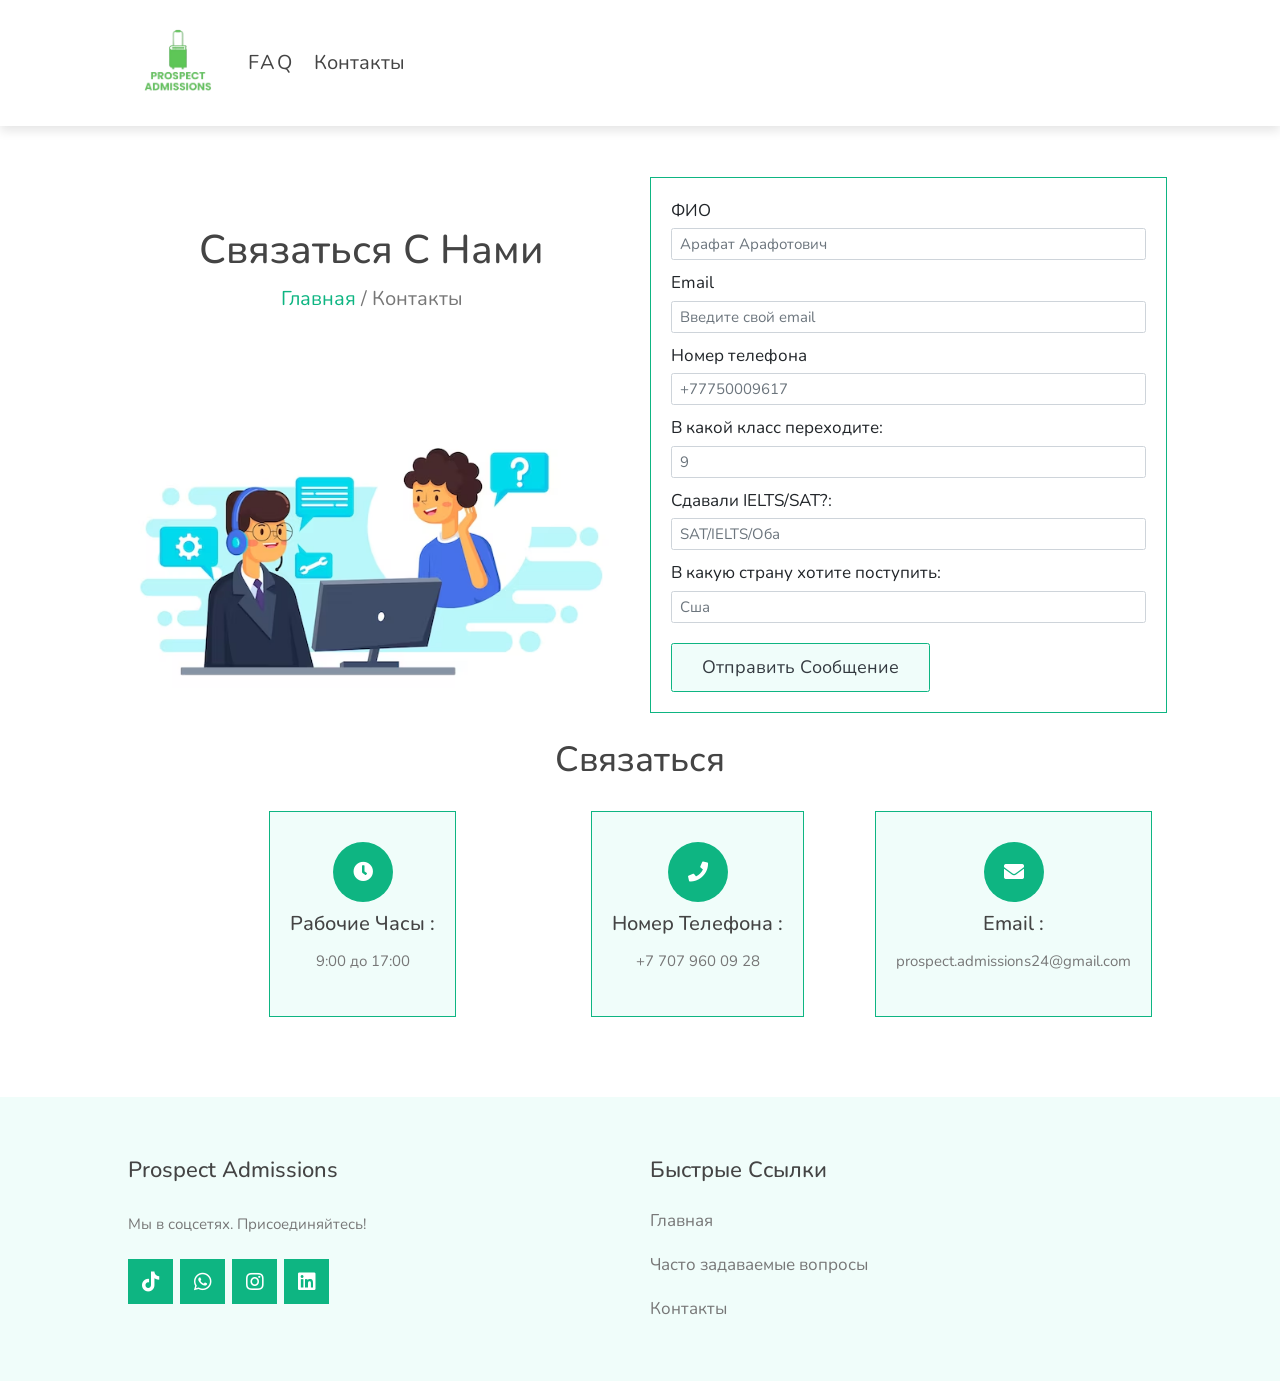
==== contact.html @ 4acf0cf2 "Initial website upload" ====
<!DOCTYPE html>
<html lang="en">

<head>
   <meta charset="UTF-8">
   <meta http-equiv="X-UA-Compatible" content="IE=edge">
   <meta name="viewport" content="width=device-width, initial-scale=1.0">
   <link rel="shortcut icon" href="images/favicon.ico" type="image/x-icon">
   <title>Prospect Admissions</title>
   <!-- HTML Meta Tags -->
   <meta name="description"
      content="Prospect Student offers a contact us page with a contact form for customer support and easy contact details.">
   <meta name="keywords"
      content="prospectstudent, prospect student, contact prospect student, management system,best student management system,student management system erp,student management system software,
   online student management system,student management system website,school student management system,college student management system,
   smart student management system,institute student management system,higher education student management system,university student management system,
   student information system,best student information system,student management system online,customizing student management system,
   Get in touch,Contact information,Reach out,Let's connect,Contact details,Contact form,Email us,Call us,Connect with us,Send us a message,Contact now">

   <link rel="canonical" href="https://prospectstudent.com/contact.html" />

   <!-- Facebook Meta Tags -->
   <meta property="og:url" content="https://prospectstudent.com/">
   <meta property="og:type" content="website">
   <meta property="og:title" content="Prospect Student">
   <meta property="og:description" content="Student Onboarding and Engagement Platform">
   <meta property="og:image" content="/images/prospectstudent-logo.jpg">

   <!-- Twitter Meta Tags -->
   <meta name="twitter:card" content="summary_large_image">
   <meta property="twitter:domain" content="prospectstudent.com">
   <meta property="twitter:url" content="https://prospectstudent.com/">
   <meta name="twitter:title" content="Prospect Student">
   <meta name="twitter:description" content="Student Onboarding and Engagement Platform">
   <meta name="twitter:image" content="/images/prospectstudent-logo.jpg">

   <!-- Meta Tags Generated via https://www.opengraph.xyz -->

   <!-- Bootstrap CSS -->
   <link href="https://cdn.jsdelivr.net/npm/bootstrap@5.0.2/dist/css/bootstrap.min.css" rel="stylesheet"
      integrity="sha384-EVSTQN3/azprG1Anm3QDgpJLIm9Nao0Yz1ztcQTwFspd3yD65VohhpuuCOmLASjC" crossorigin="anonymous">
   <!-- font awesome cdn link  -->
   <link rel="stylesheet" href="https://cdnjs.cloudflare.com/ajax/libs/font-awesome/5.15.4/css/all.min.css">

   <script src="https://code.jquery.com/jquery-3.6.3.min.js"
      integrity="sha256-pvPw+upLPUjgMXY0G+8O0xUf+/Im1MZjXxxgOcBQBXU=" crossorigin="anonymous"></script>
   <script src="js/sendmail.js"></script>
   <!-- custom css file link  -->
   <link rel="stylesheet" href="css/style.css">
</head>

<body>

   <!-- header section starts  -->

    <header class="header">
    <!--a href="index.html" class="logo"> <i class=""></i>Prospect connect portal</a-->
    <a href="index.html" class="navbar-brand"><img src="images/logo.png" class="img-fluid"
        alt="Prospect Student platform with data management software, student profiles, performance tracking, and secure access."
        style="width: 100px;  height: 80px;"></a>
    <nav class="navbar">
      <div id="close-navbar" class="fas fa-times"></div>
      <a href="faq.html" style="letter-spacing: 2px;">FAQ</a>
      <a href="contact.html">Контакты</a>
    </nav>
    <div class="icons">
      <div id="menu-btn" class="fas fa-bars"></div>
    </div>
  </header>
   <!-- header section ends -->

   <section class="contact">
      <div class="row">
         <div class="image">
            <section class="heading-link">
               <h3>Связаться с нами</h3>
               <p> <a href="index.html">Главная</a> / Контакты </p>
            </section>
            <img src="images/contact us.png"
               alt="Let's connect with easy access to contact details for quick communication.">
         </div>
         <form id="email_form" name="email_form" class="email_form form-horizontal" method="post">
            <div class="errormessage">
               <ul id="response_message" class="close"></ul>
            </div>
            <div class="form-group">
               <label for="name">ФИО</label>
               <input type="text" class="form-control" id="name" name="fullname" placeholder="Арафат Арафотович" required>
            </div>
            <div class="form-group">
               <label for="email">Email</label>
               <input type="email" class="form-control" name="email" id="email" placeholder="Введите свой email" required>
            </div>
            <div class="form-group">
               <label for="phone">Номер телефона</label>
               <input type="tel" name="phone" class="form-control" id="phone" placeholder="+77750009617" required>
            </div>
            <div class="form-group">
               <label for="subject">В какой класс переходите:</label>
               <input type="text" name="class" class="form-control" id="subject" placeholder="9" required>
            </div>
            <div class="form-group">
               <label for="subject">Сдавали IELTS/SAT?: </label>
               <input type="text" name="tests" class="form-control" id="subject" placeholder="SAT/IELTS/Оба" required>
            </div>
            <div class="form-group">
               <label for="subject">В какую страну хотите поступить: </label>
               <input type="text" name="country" class="form-control" id="subject" placeholder="Сша" required>
            </div>
            <button type="submit" class="btn btn-success d-flex text-dark sendemail">Отправить сообщение</button>
         </form>
      </div>
      <br>
      <h1 class="heading"> Связаться </h1>
      <div class="icons-container">
         <div class="icons">
            <i class="fas fa-clock"></i>
            <h3>Рабочие часы :</h3>
            <p>9:00 до 17:00</p>
         </div>
         <div class="icons">
            <i class="fas fa-phone"></i>
            <h3>Номер телефона :</h3>
            <p>+7 707 960 09 28</p>
         </div>
         <div class="icons">
            <i class="fas fa-envelope"></i>
            <h3> email : </h3>
            <p>prospect.admissions24@gmail.com</p>
         </div>
      </div>
   </section>
   <!-- footer section starts  -->
   <section class="footer">
    <div class="box-container">
      <div class="box">
        <h3> <i class=""></i> Prospect Admissions  </h3>
        <p>Мы в соцсетях. Присоединяйтесь!</p>
        <div class="share">
              <a href="https://www.tiktok.com/@prospect.admissions?_r=1&_t=ZS-92cxI2trSwG" class="fab fa-tiktok" style="font-size: 20px;"></a>
              <a href="https://wa.me/77079600928" class="fab fa-whatsapp" style="font-size: 20px;"></a>
              <a href="https://www.instagram.com/prospect_admissions/" class="fab fa-instagram" style="font-size: 20px;"></a>
              <a href="https://www.linkedin.com/company/104830488/admin/dashboard/" class="fab fa-linkedin" style="font-size: 20px;"></a>
            </div>
      </div>

      <div class="box">
        <h3>Быстрые ссылки</h3>
        <a href="index.html" class="link">Главная</a>
        <a href="faq.html" class="link">Часто задаваемые вопросы</a>
        <a href="contact.html" class="link">Контакты</a>
      </div>

    </div>
  </section>
   <!-- footer section ends -->
   <!-- custom js file link  -->
   <script src="js/script.js"></script>
   <script src="js/email.js"></script>

</body>

</html>
---- css/style.css ----
@import url('https://fonts.googleapis.com/css2?family=Nunito:wght@200;300;400;500;600&display=swap');
/* Google Fonts - Poppins */
@import url('https://maxcdn.bootstrapcdn.com/bootstrap/4.0.0/css/bootstrap.min.css');

* {
    font-family: 'Nunito', sans-serif;
    margin: 0;
    padding: 0;
    -webkit-box-sizing: border-box;
    box-sizing: border-box;
    outline: none;
    border: none;
    text-decoration: none;
    -webkit-transition: all 0.2s linear;
    transition: all 0.2s linear;
}

body {
    font-size: 17px;
    /* or any desired value */
}

img {
    -webkit-user-select: none;
    -moz-user-select: none;
    -ms-user-select: none;
    user-select: none;
}

html {
    font-size: 62.5%;
    overflow-x: hidden;
}

html::-webkit-scrollbar {
    width: 1rem;
}

html::-webkit-scrollbar-track {
    background: transparent;
}

html::-webkit-scrollbar-thumb {
    background: #0eb582;
}

.feature .card-img-top {
    height: 250px;
    object-fit: cover;
}

.feature .card {
    display: flex;
    flex-direction: column;
    height: 100%;
    border-radius: 10px;
    box-shadow: 0 4px 8px rgba(0, 0, 0, 0.1);
    overflow: hidden;
    margin-bottom: 0 !important;
}

.feature .card-body {
    flex-grow: 1;
    padding: 15px;
    font-size: 14px;
    margin-bottom: 5px;
}

section {
    padding: 5rem 10%;
}

.img-fluid {
    max-width: 100%;
    height: auto;
    object-fit: cover;
}
img {
    max-width: 100%;
    height: auto;
    object-fit: cover;
}

.review-card {
    background: #1f3361;
    color: #fff;
    padding: 20px 25px;
    width: 780px;
    border-radius: 10px;
    position: relative;
    box-shadow: 0 4px 12px rgba(0, 0, 0, 0.2);
    margin: 30px auto;
}

.review-header {
    display: flex;
    align-items: center;
    gap: 10px;
}

.stars {
    color: white;
    font-size: 41px;
}

.rating-text {
    font-weight: 500;
    font-size: 24px;
    color: #000921;
}

.review-text {
    margin-top: 15px;
    font-size: 30px;
    line-height: 154%;
    letter-spacing: 0.07em;
    color: rgba(255, 255, 255, 0.8);
}

.quote-icon {
    position: absolute;
    top: 0px;
    right: 15px;
    font-size: 144px;
    opacity: 0.1;
    color: #fff;
}

.person__item {
    display: flex;
    align-items: center;
    justify-content: center;
    gap: 18px;
    margin-top: 58px;
}

.person__info .name {
    font-weight: 500;
    font-size: 30px;
    line-height: 154%;
    letter-spacing: 0.07em;
}

@media (max-width: 1024px) {
    /* Covers iPads */
    img {
        max-width: 100%;
        height: auto;
    }
}
.services .box-container {
    display: grid;
    grid-template-columns: repeat(auto-fit, minmax(30rem, 1fr));
    gap: 2rem;
}

.services .box-container .box {
    text-align: center;
    padding: 2rem;
    background-color: rgb(229, 252, 245);
    box-shadow: 0.5rem 0.5rem 0.5rem rgba(0, 0, 0, 0.1);
    border-radius: 0.5rem;
}

.services .box-container .box img {
    margin: 1rem 0;
    height: 4rem;
}

.services .box-container .box h3 {
    font-size: 2rem;
    padding: 1rem 0;
    color: black;
}

.services .box-container .box p {
    font-size: 1.5rem;
    color: #666;
    line-height: 2;
}

.heading-link {
    text-align: center;
    background-size: cover;
    background-position: center;
}

.heading-link h3 {
    font-size: 4rem;
    text-transform: capitalize;
    color: #444;
}

.heading-link p {
    font-size: 2rem;
    line-height: 2;
    color: #777;
}

.heading-link p a {
    color: #0eb582;
}

.heading-link p a:hover {
    text-decoration: underline;
}

.heading {
    text-align: center;
    margin-bottom: 3rem;
    font-size: 3.5rem;
    text-transform: capitalize;
    color: #444;
}

.index {
    font-size: 3.5rem;
    text-transform: capitalize;
}

.cover_content {
    margin: 10%;
}

.cover_section {
    background-color: #f0fdfa;
}

.btn {
    display: inline-block;
    margin-top: 1rem;
    padding: 1rem 3rem;
    font-size: 1.8rem;
    border: 0.1rem solid #0eb582;
    background: #f0fdfa;
    color: #0eb582;
    cursor: pointer;
    text-transform: capitalize;
}

.btn:hover {
    background: #0eb582;
    color: #fff;
}

.header {
    position: -webkit-sticky;
    position: sticky;
    top: 0;
    left: 0;
    right: 0;
    background: #fff;
    -webkit-box-shadow: 0 0.5rem 1rem rgba(0, 0, 0, 0.1);
    box-shadow: 0 0.5rem 1rem rgba(0, 0, 0, 0.1);
    padding: 2rem 10%;
    display: -webkit-box;
    display: -ms-flexbox;
    display: flex;
    -webkit-box-align: center;
    -ms-flex-align: center;
    align-items: center;
    z-index: 1000;
}

.header .logo {
    margin-right: auto;
    font-size: 2.5rem;
    text-transform: capitalize;
    color: #444;
    font-weight: bolder;
}

.form-control {
    font-size: 15px;
}

.header .logo i {
    color: #0eb582;
}

.header .navbar {
    position: relative;
}

.header .navbar #close-navbar {
    position: absolute;
    top: 1.5rem;
    right: 2rem;
    font-size: 4rem;
    cursor: pointer;
    color: #444;
    display: none;
}

.header .navbar #close-navbar:hover {
    -webkit-transform: rotate(90deg);
    transform: rotate(90deg);
}

.header .navbar a {
    margin-right: 2rem;
    font-size: 2rem;
    text-transform: capitalize;
    color: #444;
}

.header .navbar a:hover {
    color: #0eb582;
}

.header .icons div {
    cursor: pointer;
    font-size: 2.5rem;
    color: #444;
    margin-left: 1.5rem;
}

.header .icons div:hover {
    color: #0eb582;
}

.header #menu-btn {
    display: none;
}

.account-form {
    position: fixed;
    top: 0;
    right: -105%;
    width: 35rem;
    background: #fff;
    display: -webkit-box;
    display: -ms-flexbox;
    display: flex;
    -webkit-box-orient: vertical;
    -webkit-box-direction: normal;
    -ms-flex-flow: column;
    flex-flow: column;
    gap: 2rem;
    -webkit-box-pack: center;
    -ms-flex-pack: center;
    justify-content: center;
    height: 100%;
    z-index: 1200;
    padding: 2rem;
    text-align: center;
}

.account-form.active {
    right: 0;
    -webkit-box-shadow: 0 0 0 100vw rgba(0, 0, 0, 0.8);
    box-shadow: 0 0 0 100vw rgba(0, 0, 0, 0.8);
}

.account-form #close-form {
    position: absolute;
    top: 1.5rem;
    right: 2.5rem;
    font-size: 4rem;
    cursor: pointer;
    color: #444;
}

.account-form #close-form:hover {
    -webkit-transform: rotate(90deg);
    transform: rotate(90deg);
}

.account-form form {
    border: 0.1rem solid #0eb582;
    padding: 2rem;
    display: none;
}

.account-form form.active {
    display: block;
}

.account-form form h3 {
    font-size: 2.5rem;
    text-transform: capitalize;
    color: #444;
    padding-bottom: 0.5rem;
    text-transform: uppercase;
}

.account-form form .box {
    width: 100%;
    padding: 1.2rem 1.4rem;
    border: 0.1rem solid #0eb582;
    font-size: 1.6rem;
    margin: 0.7rem 0;
}

.account-form form .flex {
    padding: 1rem 0;
    display: -webkit-box;
    display: -ms-flexbox;
    display: flex;
    -webkit-box-align: center;
    -ms-flex-align: center;
    align-items: center;
    gap: 0.5rem;
}

.account-form form .flex label {
    font-size: 1.5rem;
    color: #777;
    cursor: pointer;
}

.account-form form .flex a {
    font-size: 1.5rem;
    color: #777;
    margin-left: auto;
}

.account-form form .flex a:hover {
    text-decoration: underline;
    color: #0eb582;
}

.account-form form .btn {
    width: 100%;
}

.account-form .buttons .btn {
    margin: 0 0.5rem;
}

.account-form .buttons .btn.active {
    background: #0eb582;
    color: #fff;
}

.home {
    padding: 0;
}

.home .slide {
    display: -webkit-box;
    display: -ms-flexbox;
    display: flex;
    -webkit-box-align: center;
    -ms-flex-align: center;
    align-items: center;
    height: 60rem;
    background-size: cover !important;
    background-position: center !important;
}

.home .slide .content {
    width: 50rem;
}

.home .slide .content h3 {
    font-size: 5rem;
    text-transform: capitalize;
    color: #444;
    color: #393535;
}

.home .slide .content p {
    font-size: 1.6rem;
    line-height: 2;
    color: #3b3838;
    color: #292828;
    padding: 1rem 0;
}

.home-courses .slide {
    text-align: center;
    position: relative;
    background: #f0fdfa;
    overflow: hidden;
}

.home-courses .slide:hover .content {
    bottom: 0;
}

.home-courses .slide .image {
    padding: 2rem;
}

.home-courses .slide .image img {
    width: 100%;
    margin-bottom: 1.5rem;
}

.home-courses .slide .image h3 {
    font-size: 2rem;
    text-transform: capitalize;
    color: #444;
}

.home-courses .slide .content {
    position: absolute;
    bottom: -100%;
    right: 0;
    left: 0;
    background: #0eb582;
    padding: 2rem 3rem;
}

.home-courses .slide .content h3 {
    font-size: 2rem;
    text-transform: capitalize;
    color: #444;
    color: #fff;
}

.home-courses .slide .content p {
    padding: 1rem 0;
    font-size: 1.5rem;
    line-height: 2;
    color: #777;
    color: #eee;
}

.home-courses .slide .content .btn:hover {
    background: #444;
}

.about {
    display: -webkit-box;
    display: -ms-flexbox;
    display: flex;
    -webkit-box-align: center;
    -ms-flex-align: center;
    align-items: center;
    -ms-flex-wrap: wrap;
    flex-wrap: wrap;
    gap: 3rem;
}

.about .image {
    -webkit-box-flex: 1;
    -ms-flex: 1 1 40rem;
    flex: 1 1 40rem;
}

.about .image img {
    width: 100%;
}

.about .content {
    -webkit-box-flex: 1;
    -ms-flex: 1 1 40rem;
    flex: 1 1 40rem;
}

.about .content .about-title {
    font-size: 3rem;
    text-transform: capitalize;
    color: #444;
}

.about .content p {
    font-size: 1.5rem;
    line-height: 2;
    color: #777;
    padding: 1rem 0;
}

.about .content .icons-container {
    margin-top: 1rem;
    display: -ms-grid;
    display: grid;
    -ms-grid-columns: (minmax(16rem, 1fr)) [auto-fit];
    grid-template-columns: repeat(auto-fit, minmax(16rem, 1fr));
    gap: 2rem;
}

.about .content .icons-container .icons {
    text-align: center;
    border: 0.1rem solid #0eb582;
    background: #f0fdfa;
    padding: 3rem 2rem;
}

.about .content .icons-container .icons img {
    height: 5rem;
    margin-bottom: 0.5rem;
}

.about .content .icons-container .icons h3 {
    padding: 0.5rem 0;
    font-size: 3rem;
    text-transform: capitalize;
    color: #444;
}

.about .content .icons-container .icons span {
    font-size: 1.5rem;
    line-height: 2;
    color: #777;
}

.courses .box-container {
    display: -ms-grid;
    display: grid;
    -ms-grid-columns: (minmax(30rem, 1fr)) [auto-fit];
    grid-template-columns: repeat(auto-fit, minmax(30rem, 1fr));
    gap: 2rem;
}

.courses .box-container .box.hide {
    display: none;
}

.courses .box-container .box .image {
    height: 25rem;
    overflow: hidden;
    position: relative;
}

.courses .box-container .box .image img {
    height: 100%;
    width: 100%;
    -o-object-fit: cover;
    object-fit: cover;
}

.courses .box-container .box .image h3 {
    font-size: 1.5rem;
    text-transform: capitalize;
    color: #444;
    position: absolute;
    top: 1rem;
    left: 1rem;
    padding: 0.5rem 1.5rem;
    background: #fff;
}

.courses .box-container .box .content {
    padding: 2rem;
    text-align: center;
    border: 0.1rem solid #0eb582;
}

.courses .box-container .box .content h3 {
    font-size: 2rem;
    text-transform: capitalize;
    color: #444;
}

.courses .box-container .box .content p {
    padding: 1rem 0;
    font-size: 1.6rem;
    line-height: 2;
    color: #777;
}

.courses .box-container .box .content .icons {
    display: -webkit-box;
    display: -ms-flexbox;
    display: flex;
    -webkit-box-align: center;
    -ms-flex-align: center;
    align-items: center;
    -webkit-box-pack: justify;
    -ms-flex-pack: justify;
    justify-content: space-between;
    margin-top: 2rem;
    padding-top: 2rem;
    border-top: 0.1rem solid #0eb582;
}

.courses .box-container .box .content .icons span {
    font-size: 1.5rem;
    text-transform: capitalize;
    color: #444;
}

.courses .box-container .box .content .icons span i {
    color: #0eb582;
    padding-right: 0.5rem;
}

.courses .load-more {
    margin-top: 2rem;
    text-align: center;
}

.contact .icons-container {
    margin-bottom: 3rem;
    display: -ms-grid;
    display: grid;
    -ms-grid-columns: (minmax(25rem, 1fr)) [auto-fit];
    grid-template-columns: repeat(auto-fit, minmax(25rem, 1fr));
    gap: 2rem;
}

.contact .icons-container .icons {
    text-align: center;
    padding: 3rem 2rem;
    border: 0.1rem solid #0eb582;
    background: #f0fdfa;
}

.contact .icons-container .icons i {
    height: 6rem;
    width: 6rem;
    line-height: 6rem;
    font-size: 2rem;
    border-radius: 50%;
    margin-bottom: 0.5rem;
    color: #fff;
    background: #0eb582;
}

.contact .icons-container .icons h3 {
    font-size: 2rem;
    text-transform: capitalize;
    color: #444;
    padding: 0.5rem 0;
}

.contact .icons-container .icons p {
    font-size: 1.5rem;
    line-height: 2;
    color: #777;
}

.contact .row {
    display: -webkit-box;
    display: -ms-flexbox;
    display: flex;
    -webkit-box-align: center;
    -ms-flex-align: center;
    align-items: center;
    -ms-flex-wrap: wrap;
    flex-wrap: wrap;
    gap: 2rem;
}

.sendemail {
    display: inline-block !important;
}

.contact .row .image {
    -webkit-box-flex: 1;
    -ms-flex: 1 1 40rem;
    flex: 1 1 40rem;
}

.contact .row .image img {
    width: 100%;
}

.contact .row form {
    -webkit-box-flex: 1;
    -ms-flex: 1 1 40rem;
    flex: 1 1 40rem;
    border: 0.1rem solid #0eb582;
    padding: 2rem;
}

.contact .row form h3 {
    font-size: 2.5rem;
    text-transform: capitalize;
    color: #444;
    padding-bottom: 1rem;
}

.contact .row form .box {
    width: 100%;
    padding: 1.2rem 1.4rem;
    border: 0.1rem solid #0eb582;
    font-size: 1.6rem;
    margin: 0.7rem 0;
}

.contact .row form .box:focus {
    background: #0eb582;
    color: #fff;
}

.contact .row form .box:focus::-webkit-input-placeholder {
    color: #eee;
}

.contact .row form .box:focus:-ms-input-placeholder {
    color: #eee;
}

.contact .row form .box:focus::-ms-input-placeholder {
    color: #eee;
}

.contact .row form .box:focus::placeholder {
    color: #eee;
}

.contact .row form textarea {
    height: 15rem;
    resize: none;
}

.footer {
    background: #f0fdfa;
}

.footer .box-container {
    display: -ms-grid;
    display: grid;
    -ms-grid-columns: (minmax(25rem, 1fr)) [auto-fit];
    grid-template-columns: repeat(auto-fit, minmax(25rem, 1fr));
    gap: 2rem;
}

.footer .box-container .box h3 {
    font-size: 2.2rem;
    text-transform: capitalize;
    color: #444;
    padding: 1rem 0;
}

.footer .box-container .box h3 i {
    color: #0eb582;
}

.footer .box-container .box .share {
    margin-top: 1rem;
}

.footer .box-container .box .share a {
    height: 4.5rem;
    width: 4.5rem;
    line-height: 4.5rem;
    font-size: 1.7rem;
    background-color: #0eb582;
    color: #fff;
    margin-right: 0.3rem;
    text-align: center;
}

.footer .box-container .box .share a:hover {
    background-color: #444;
}

.footer .box-container .box .link {
    font-size: 1.7rem;
    line-height: 2;
    color: #777;
    padding: 0.5rem 0;
    display: block;
}

.footer .box-container .box .link:hover {
    color: #0eb582;
    text-decoration: underline;
}

.footer .box-container .box p {
    font-size: 1.5rem;
    line-height: 2;
    color: #777;
    padding: 1rem 0;
}

.footer .box-container .box .email {
    width: 100%;
    padding: 1.2rem 1.4rem;
    font-size: 1.6rem;
    border: 0.1rem solid #0eb582;
    margin-bottom: 1rem;
}

.footer .credit {
    text-align: center;
    margin-top: 3rem;
    padding-top: 3rem;
    font-size: 2rem;
    text-transform: capitalize;
    color: #444;
    border-top: 0.1rem solid #0eb582;
}

.footer .credit span {
    color: #0eb582;
}

.icons{
    margin-left: auto;
}

@media (max-width: 1200px) {
    .header {
        padding: 2rem 5%;
    }

    section {
        padding: 3rem 5%;
    }
}

@media (max-width: 991px) {
    html {
        font-size: 55%;
    }

    .header {
        padding: 2rem;
    }

    section {
        padding: 3rem 2rem;
    }
}

@media (max-width: 768px) {
    .header #menu-btn {
        display: inline-block;
    }

    .header .navbar {
        position: fixed;
        top: 0;
        right: -105%;
        width: 30rem;
        background: #fff;
        height: 100%;
        display: -webkit-box;
        display: -ms-flexbox;
        display: flex;
        -webkit-box-orient: vertical;
        -webkit-box-direction: normal;
        -ms-flex-flow: column;
        flex-flow: column;
        -webkit-box-pack: center;
        -ms-flex-pack: center;
        justify-content: center;
        z-index: 1200;
    }

    .header .navbar #close-navbar {
        display: block;
    }

    .header .navbar.active {
        -webkit-box-shadow: 0 0 0 100vw rgba(0, 0, 0, 0.8);
        box-shadow: 0 0 0 100vw rgba(0, 0, 0, 0.8);
        right: 0;
    }

    .header .navbar a {
        display: block;
        margin: 1rem 0;
        text-align: center;
        font-size: 3rem;
    }

    .home .slide .content h3 {
        font-size: 3rem;
    }
    .hello {
        order: 2;
    }

    h2 {
        font-size: 25px;
    }

    .text-start {
        font-size: 15px;
    }

    .slider {
        flex-direction: column;
    }
}

@media (max-width: 450px) {
    html {
        font-size: 50%;
    }

    .heading {
        font-size: 3rem;
    }

    .about .content .about-title {
        font-size: 4rem;
    }

    .videoMOV{
        width: 281px;
    }
}

@media (max-width: 320px) {
    .swiper {
        width: 310px;
    }

    .swiper-button-next:after, .swiper-button-prev:after{
      font-size: 30px;
    }
}

.footerlogo {
    background-color: #05a37b;
    color: white;
}

.cookie-alert {
    position: fixed;
    bottom: 15px;
    right: 15px;
    width: 320px;
    margin: 0 !important;
    z-index: 999;
    opacity: 0;
    transform: translateY(100%);
    transition: all 500ms ease-out;
}

.cookie-alert.show {
    opacity: 1;
    transform: translateY(0%);
    transition-delay: 1000ms;
}

.swiper {
    margin-left: auto;
    margin-right: auto;
    position: relative;
    overflow: hidden;
    list-style: none;
    padding: 0;
    /* Fix of Webkit flickering */
    z-index: 1;
    max-width: 400px;
}

.swiper-wrapper {
    position: relative;
    z-index: 1;
    display: flex;
    transition-property: transform;
    box-sizing: content-box;
}

.swiper-slide {
    flex-shrink: 0;
    width: 100%;
    height: 400px;
    position: relative;
    transition-property: transform;
    text-align: center;
}

.swiper-slide img {
    max-height: 100%;
    max-width: 100%;
    object-fit: contain;
}

.slider {
    display: flex;
}

@import url('https://fonts.googleapis.com/css?family=Roboto:300');

.pricing .card {
    position: relative;
    max-width: 300px;
    height: auto;
    background: linear-gradient(-45deg, #fe0847, #feae3f);
    border-radius: 15px;
    margin: 0 auto;
    padding: 40px 20px;
    -webkit-box-shadow: 0 10px 15px rgba(0, 0, 0, 0.1);
    box-shadow: 0 10px 15px rgba(0, 0, 0, 0.1);
    -webkit-transition: 0.5s;
    transition: 0.5s;
    margin-top: 50px;
}

.pricing .card:hover {
    -webkit-transform: scale(1.1);
    transform: scale(1.1);
}

.col-sm-4:nth-child(1) .card,
.col-sm-4:nth-child(1) .card .title .fa {
    background: linear-gradient(-45deg, #f403d1, #64b5f6);
}

.col-sm-4:nth-child(2) .card,
.col-sm-4:nth-child(2) .card .title .fa {
    background: linear-gradient(-45deg, #ffec61, #f321d7);
}

.col-sm-4:nth-child(3) .card,
.col-sm-4:nth-child(3) .card .title .fa {
    background: linear-gradient(-45deg, #24ff72, #9a4eff);
}

.pricing .card::before {
    content: '';
    position: absolute;
    bottom: 0;
    left: 0;
    width: 100%;
    height: 40%;
    background: rgba(255, 255, 255, 0.1);
    z-index: 1;
    -webkit-transform: skewY(-5deg) scale(1.5);
    transform: skewY(-5deg) scale(1.5);
}

.pricing .title .fa {
    color: #fff;
    font-size: 60px;
    width: 100px;
    height: 100px;
    border-radius: 50%;
    text-align: center;
    line-height: 100px;
    -webkit-box-shadow: 0 10px 10px rgba(0, 0, 0, 0.1);
    box-shadow: 0 10px 10px rgba(0, 0, 0, 0.1);
}

.pricing .title h2 {
    position: relative;
    margin: 20px 0 0;
    padding: 0;
    color: #fff;
    font-size: 28px;
    z-index: 2;
}

.pricing .price,
.option {
    position: relative;
    z-index: 2;
}

.pricing .price h4 {
    margin: 0;
    padding: 20px 0;
    color: #fff;
    font-size: 60px;
}

.pricing .option ul {
    margin: 0;
    padding: 0;
}

.pricing .option ul li {
    margin: 0 0 10px;
    padding: 0;
    list-style: none;
    color: #fff;
    font-size: 16px;
}

.pricing .card a {
    position: relative;
    z-index: 2;
    background: #fff;
    color: black;
    width: 150px;
    height: 40px;
    line-height: 40px;
    border-radius: 40px;
    display: block;
    text-align: center;
    margin: 20px auto 0;
    font-size: 16px;
    cursor: pointer;
    -webkit-box-shadow: 0 5px 10px rgba(0, 0, 0, 0.1);
    box-shadow: 0 5px 10px rgba(0, 0, 0, 0.1);
}

.pricing .card a:hover {
    text-decoration: none;
}

.container .price-toggler {
    margin-top: 10px;
    display: inline-block;
    padding: 5px;
    border: 2px solid #000;
    background: #fff;
    text-align: center;
}

.container .price-toggler span {
    padding: 7px 30px;
    cursor: pointer;
    color: #444;
    font-size: 20px;
    display: inline-block;
}

.container .price-toggler span.active {
    background: #05a37b;
    color: #fff;
}

.container .card .price.year {
    display: none;
}

.container {
    text-align: center;
}
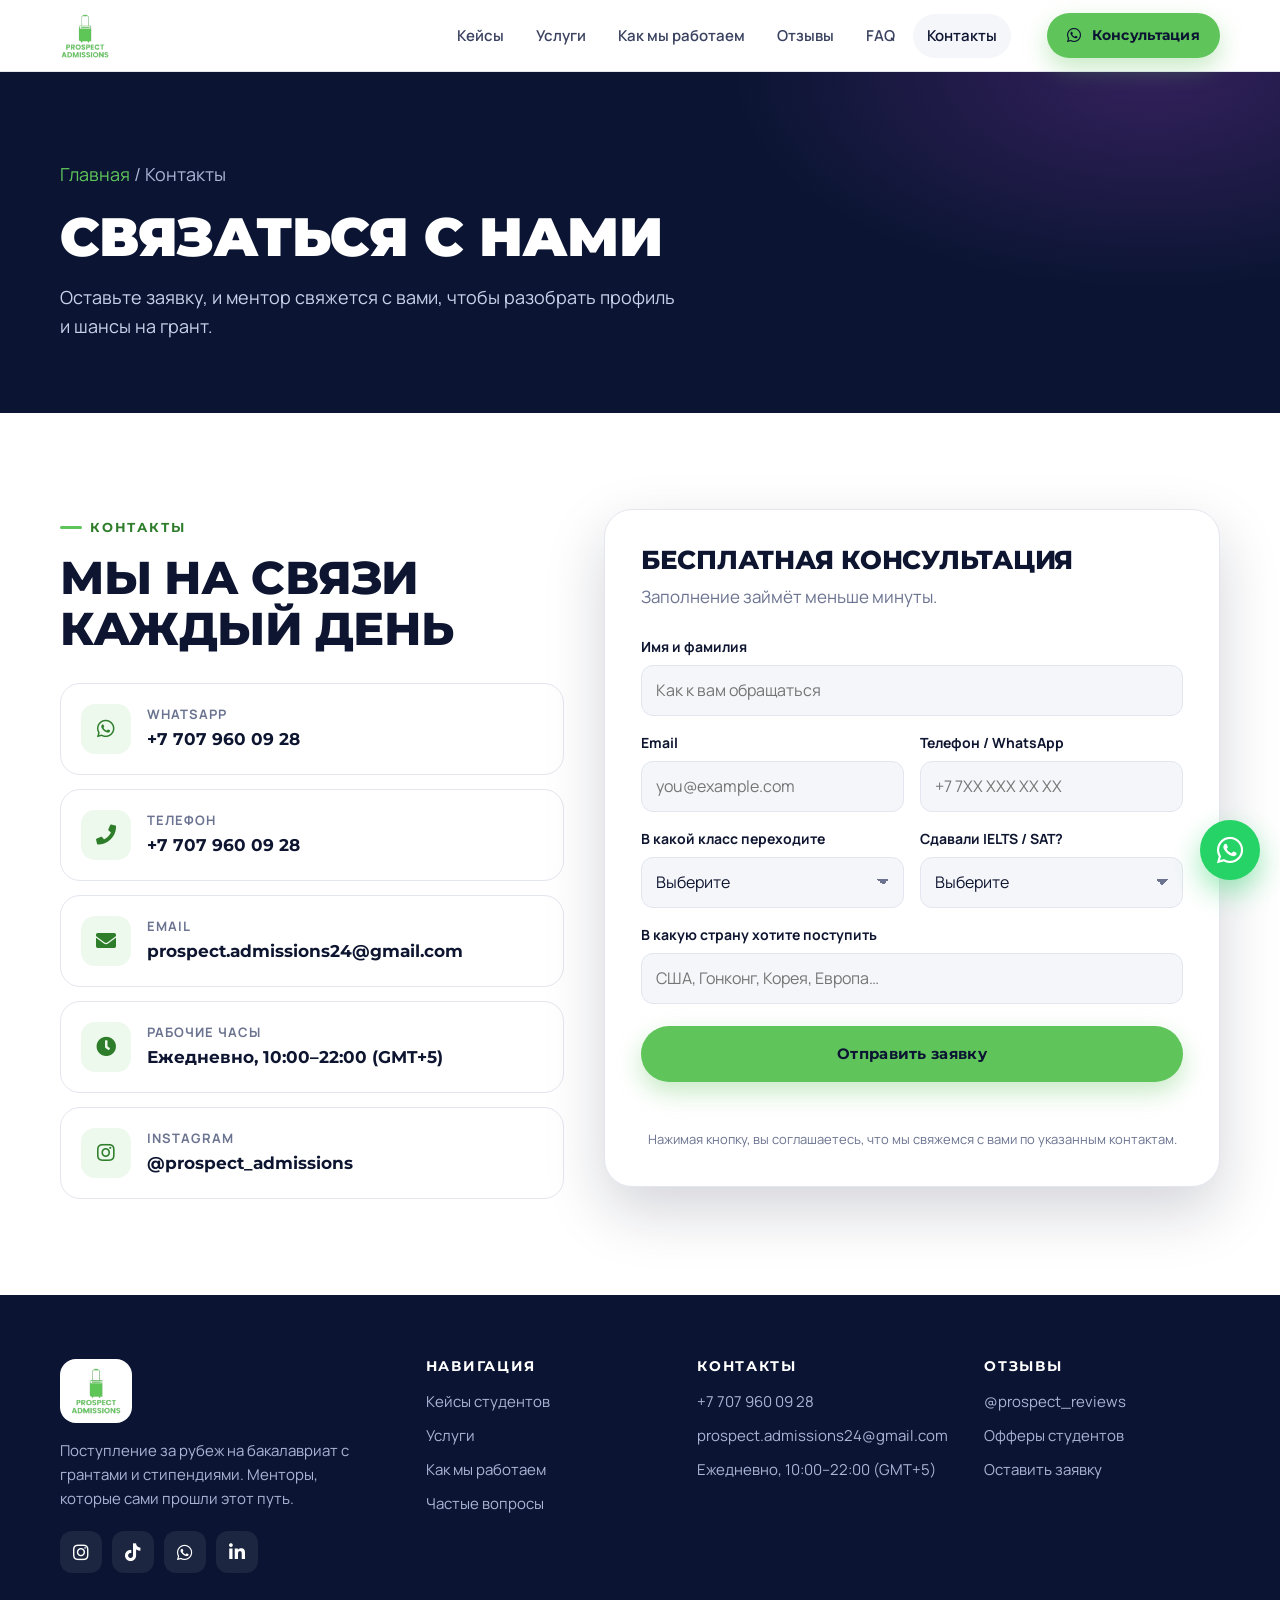
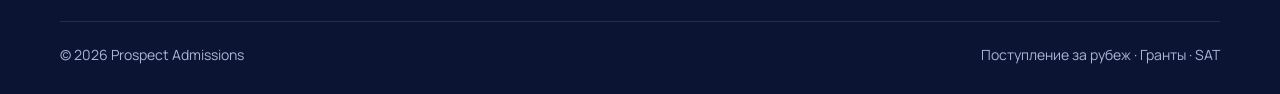
==== commit 487a565c: "Redesign site in Instagram brand style - New homepage: results-first hero, stats, university strip, " ====
--- a/contact.html
+++ b/contact.html
@@ -1,163 +1,176 @@
 <!DOCTYPE html>
-<html lang="en">
+<html lang="ru">
+<head>
+  <meta charset="UTF-8">
+  <meta name="viewport" content="width=device-width, initial-scale=1.0">
+  <title>Контакты — Prospect Admissions</title>
+  <meta name="description" content="Свяжитесь с Prospect Admissions: бесплатная консультация по поступлению за рубеж. WhatsApp, телефон, email. Ежедневно 10:00–22:00 (GMT+5).">
+  <link rel="canonical" href="https://prospect-admissions.com/contact.html">
+  <link rel="icon" href="images/logo.png" type="image/png">
+  <meta name="theme-color" content="#0b1533">
 
-<head>
-   <meta charset="UTF-8">
-   <meta http-equiv="X-UA-Compatible" content="IE=edge">
-   <meta name="viewport" content="width=device-width, initial-scale=1.0">
-   <link rel="shortcut icon" href="images/favicon.ico" type="image/x-icon">
-   <title>Prospect Admissions</title>
-   <!-- HTML Meta Tags -->
-   <meta name="description"
-      content="Prospect Student offers a contact us page with a contact form for customer support and easy contact details.">
-   <meta name="keywords"
-      content="prospectstudent, prospect student, contact prospect student, management system,best student management system,student management system erp,student management system software,
-   online student management system,student management system website,school student management system,college student management system,
-   smart student management system,institute student management system,higher education student management system,university student management system,
-   student information system,best student information system,student management system online,customizing student management system,
-   Get in touch,Contact information,Reach out,Let's connect,Contact details,Contact form,Email us,Call us,Connect with us,Send us a message,Contact now">
+  <meta property="og:url" content="https://prospect-admissions.com/contact.html">
+  <meta property="og:type" content="website">
+  <meta property="og:site_name" content="Prospect Admissions">
+  <meta property="og:title" content="Контакты — Prospect Admissions">
+  <meta property="og:description" content="Свяжитесь с Prospect Admissions: бесплатная консультация по поступлению за рубеж. WhatsApp, телефон, email. Ежедневно 10:00–22:00 (GMT+5).">
+  <meta property="og:image" content="https://prospect-admissions.com/images/logo.png">
+  <meta property="og:locale" content="ru_RU">
+  <meta name="twitter:card" content="summary">
+  <meta name="twitter:title" content="Контакты — Prospect Admissions">
+  <meta name="twitter:description" content="Свяжитесь с Prospect Admissions: бесплатная консультация по поступлению за рубеж. WhatsApp, телефон, email. Ежедневно 10:00–22:00 (GMT+5).">
+  <meta name="twitter:image" content="https://prospect-admissions.com/images/logo.png">
 
-   <link rel="canonical" href="https://prospectstudent.com/contact.html" />
+  <link rel="preconnect" href="https://fonts.googleapis.com">
+  <link rel="preconnect" href="https://fonts.gstatic.com" crossorigin>
+  <link href="https://fonts.googleapis.com/css2?family=Manrope:wght@400;500;600;700;800&family=Montserrat:wght@600;700;800;900&display=swap" rel="stylesheet">
+  <link rel="stylesheet" href="https://cdnjs.cloudflare.com/ajax/libs/font-awesome/5.15.4/css/all.min.css">
+  <link rel="stylesheet" href="css/site.css">
+</head>
+<body>
+<header class="site-header">
+  <div class="container">
+    <a href="index.html" class="brand" aria-label="Prospect Admissions — на главную">
+      <img src="images/logo-mark.png" alt="Prospect Admissions" width="55" height="50">
+    </a>
+    <nav class="nav" aria-label="Основное меню">
+      <a href="index.html#cases">Кейсы</a>
+      <a href="index.html#services">Услуги</a>
+      <a href="index.html#process">Как мы работаем</a>
+      <a href="index.html#reviews">Отзывы</a>
+      <a href="faq.html">FAQ</a>
+      <a href="contact.html" aria-current="page">Контакты</a>
+      <a class="btn btn--primary nav-cta" href="https://wa.me/77079600928?text=%D0%97%D0%B4%D1%80%D0%B0%D0%B2%D1%81%D1%82%D0%B2%D1%83%D0%B9%D1%82%D0%B5%21%20%D0%A5%D0%BE%D1%87%D1%83%20%D0%B7%D0%B0%D0%BF%D0%B8%D1%81%D0%B0%D1%82%D1%8C%D1%81%D1%8F%20%D0%BD%D0%B0%20%D0%B1%D0%B5%D1%81%D0%BF%D0%BB%D0%B0%D1%82%D0%BD%D1%83%D1%8E%20%D0%BA%D0%BE%D0%BD%D1%81%D1%83%D0%BB%D1%8C%D1%82%D0%B0%D1%86%D0%B8%D1%8E%20%D0%BF%D0%BE%20%D0%BF%D0%BE%D1%81%D1%82%D1%83%D0%BF%D0%BB%D0%B5%D0%BD%D0%B8%D1%8E." target="_blank" rel="noopener"><i class="fab fa-whatsapp"></i> Бесплатная консультация</a>
+    </nav>
+    <a class="btn btn--primary btn--sm header-cta" href="https://wa.me/77079600928?text=%D0%97%D0%B4%D1%80%D0%B0%D0%B2%D1%81%D1%82%D0%B2%D1%83%D0%B9%D1%82%D0%B5%21%20%D0%A5%D0%BE%D1%87%D1%83%20%D0%B7%D0%B0%D0%BF%D0%B8%D1%81%D0%B0%D1%82%D1%8C%D1%81%D1%8F%20%D0%BD%D0%B0%20%D0%B1%D0%B5%D1%81%D0%BF%D0%BB%D0%B0%D1%82%D0%BD%D1%83%D1%8E%20%D0%BA%D0%BE%D0%BD%D1%81%D1%83%D0%BB%D1%8C%D1%82%D0%B0%D1%86%D0%B8%D1%8E%20%D0%BF%D0%BE%20%D0%BF%D0%BE%D1%81%D1%82%D1%83%D0%BF%D0%BB%D0%B5%D0%BD%D0%B8%D1%8E." target="_blank" rel="noopener"><i class="fab fa-whatsapp"></i> Консультация</a>
+    <button class="menu-toggle" type="button" aria-label="Открыть меню" aria-expanded="false"><i class="fas fa-bars"></i></button>
+  </div>
+</header>
 
-   <!-- Facebook Meta Tags -->
-   <meta property="og:url" content="https://prospectstudent.com/">
-   <meta property="og:type" content="website">
-   <meta property="og:title" content="Prospect Student">
-   <meta property="og:description" content="Student Onboarding and Engagement Platform">
-   <meta property="og:image" content="/images/prospectstudent-logo.jpg">
+<main>
+  <section class="page-hero">
+    <div class="container">
+      <p class="crumbs"><a href="index.html">Главная</a> / Контакты</p>
+      <h1>Связаться с нами</h1>
+      <p>Оставьте заявку, и ментор свяжется с вами, чтобы разобрать профиль и шансы на грант.</p>
+    </div>
+  </section>
 
-   <!-- Twitter Meta Tags -->
-   <meta name="twitter:card" content="summary_large_image">
-   <meta property="twitter:domain" content="prospectstudent.com">
-   <meta property="twitter:url" content="https://prospectstudent.com/">
-   <meta name="twitter:title" content="Prospect Student">
-   <meta name="twitter:description" content="Student Onboarding and Engagement Platform">
-   <meta name="twitter:image" content="/images/prospectstudent-logo.jpg">
-
-   <!-- Meta Tags Generated via https://www.opengraph.xyz -->
-
-   <!-- Bootstrap CSS -->
-   <link href="https://cdn.jsdelivr.net/npm/bootstrap@5.0.2/dist/css/bootstrap.min.css" rel="stylesheet"
-      integrity="sha384-EVSTQN3/azprG1Anm3QDgpJLIm9Nao0Yz1ztcQTwFspd3yD65VohhpuuCOmLASjC" crossorigin="anonymous">
-   <!-- font awesome cdn link  -->
-   <link rel="stylesheet" href="https://cdnjs.cloudflare.com/ajax/libs/font-awesome/5.15.4/css/all.min.css">
-
-   <script src="https://code.jquery.com/jquery-3.6.3.min.js"
-      integrity="sha256-pvPw+upLPUjgMXY0G+8O0xUf+/Im1MZjXxxgOcBQBXU=" crossorigin="anonymous"></script>
-   <script src="js/sendmail.js"></script>
-   <!-- custom css file link  -->
-   <link rel="stylesheet" href="css/style.css">
-</head>
-
-<body>
-
-   <!-- header section starts  -->
-
-    <header class="header">
-    <!--a href="index.html" class="logo"> <i class=""></i>Prospect connect portal</a-->
-    <a href="index.html" class="navbar-brand"><img src="images/logo.png" class="img-fluid"
-        alt="Prospect Student platform with data management software, student profiles, performance tracking, and secure access."
-        style="width: 100px;  height: 80px;"></a>
-    <nav class="navbar">
-      <div id="close-navbar" class="fas fa-times"></div>
-      <a href="faq.html" style="letter-spacing: 2px;">FAQ</a>
-      <a href="contact.html">Контакты</a>
-    </nav>
-    <div class="icons">
-      <div id="menu-btn" class="fas fa-bars"></div>
-    </div>
-  </header>
-   <!-- header section ends -->
-
-   <section class="contact">
-      <div class="row">
-         <div class="image">
-            <section class="heading-link">
-               <h3>Связаться с нами</h3>
-               <p> <a href="index.html">Главная</a> / Контакты </p>
-            </section>
-            <img src="images/contact us.png"
-               alt="Let's connect with easy access to contact details for quick communication.">
-         </div>
-         <form id="email_form" name="email_form" class="email_form form-horizontal" method="post">
-            <div class="errormessage">
-               <ul id="response_message" class="close"></ul>
-            </div>
-            <div class="form-group">
-               <label for="name">ФИО</label>
-               <input type="text" class="form-control" id="name" name="fullname" placeholder="Арафат Арафотович" required>
-            </div>
-            <div class="form-group">
-               <label for="email">Email</label>
-               <input type="email" class="form-control" name="email" id="email" placeholder="Введите свой email" required>
-            </div>
-            <div class="form-group">
-               <label for="phone">Номер телефона</label>
-               <input type="tel" name="phone" class="form-control" id="phone" placeholder="+77750009617" required>
-            </div>
-            <div class="form-group">
-               <label for="subject">В какой класс переходите:</label>
-               <input type="text" name="class" class="form-control" id="subject" placeholder="9" required>
-            </div>
-            <div class="form-group">
-               <label for="subject">Сдавали IELTS/SAT?: </label>
-               <input type="text" name="tests" class="form-control" id="subject" placeholder="SAT/IELTS/Оба" required>
-            </div>
-            <div class="form-group">
-               <label for="subject">В какую страну хотите поступить: </label>
-               <input type="text" name="country" class="form-control" id="subject" placeholder="Сша" required>
-            </div>
-            <button type="submit" class="btn btn-success d-flex text-dark sendemail">Отправить сообщение</button>
-         </form>
-      </div>
-      <br>
-      <h1 class="heading"> Связаться </h1>
-      <div class="icons-container">
-         <div class="icons">
-            <i class="fas fa-clock"></i>
-            <h3>Рабочие часы :</h3>
-            <p>9:00 до 17:00</p>
-         </div>
-         <div class="icons">
-            <i class="fas fa-phone"></i>
-            <h3>Номер телефона :</h3>
-            <p>+7 707 960 09 28</p>
-         </div>
-         <div class="icons">
-            <i class="fas fa-envelope"></i>
-            <h3> email : </h3>
-            <p>prospect.admissions24@gmail.com</p>
-         </div>
-      </div>
-   </section>
-   <!-- footer section starts  -->
-   <section class="footer">
-    <div class="box-container">
-      <div class="box">
-        <h3> <i class=""></i> Prospect Admissions  </h3>
-        <p>Мы в соцсетях. Присоединяйтесь!</p>
-        <div class="share">
-              <a href="https://www.tiktok.com/@prospect.admissions?_r=1&_t=ZS-92cxI2trSwG" class="fab fa-tiktok" style="font-size: 20px;"></a>
-              <a href="https://wa.me/77079600928" class="fab fa-whatsapp" style="font-size: 20px;"></a>
-              <a href="https://www.instagram.com/prospect_admissions/" class="fab fa-instagram" style="font-size: 20px;"></a>
-              <a href="https://www.linkedin.com/company/104830488/admin/dashboard/" class="fab fa-linkedin" style="font-size: 20px;"></a>
-            </div>
+  <section class="section">
+    <div class="container contact-layout">
+      <div>
+        <div class="section-head" style="margin-bottom:28px">
+          <span class="eyebrow">Контакты</span>
+          <h2>Мы на связи каждый день</h2>
+        </div>
+        <div class="contact-cards">
+          <a class="contact-card" href="https://wa.me/77079600928?text=%D0%97%D0%B4%D1%80%D0%B0%D0%B2%D1%81%D1%82%D0%B2%D1%83%D0%B9%D1%82%D0%B5%21%20%D0%A5%D0%BE%D1%87%D1%83%20%D0%B7%D0%B0%D0%BF%D0%B8%D1%81%D0%B0%D1%82%D1%8C%D1%81%D1%8F%20%D0%BD%D0%B0%20%D0%B1%D0%B5%D1%81%D0%BF%D0%BB%D0%B0%D1%82%D0%BD%D1%83%D1%8E%20%D0%BA%D0%BE%D0%BD%D1%81%D1%83%D0%BB%D1%8C%D1%82%D0%B0%D1%86%D0%B8%D1%8E%20%D0%BF%D0%BE%20%D0%BF%D0%BE%D1%81%D1%82%D1%83%D0%BF%D0%BB%D0%B5%D0%BD%D0%B8%D1%8E." target="_blank" rel="noopener"><i class="fab fa-whatsapp"></i><div><span>WhatsApp</span><b>+7 707 960 09 28</b></div></a>
+          <a class="contact-card" href="tel:+77079600928"><i class="fas fa-phone"></i><div><span>Телефон</span><b>+7 707 960 09 28</b></div></a>
+          <a class="contact-card" href="mailto:prospect.admissions24@gmail.com"><i class="fas fa-envelope"></i><div><span>Email</span><b>prospect.admissions24@gmail.com</b></div></a>
+          <div class="contact-card"><i class="fas fa-clock"></i><div><span>Рабочие часы</span><b>Ежедневно, 10:00–22:00 (GMT+5)</b></div></div>
+          <a class="contact-card" href="https://www.instagram.com/prospect_admissions/" target="_blank" rel="noopener"><i class="fab fa-instagram"></i><div><span>Instagram</span><b>@prospect_admissions</b></div></a>
+        </div>
       </div>
 
-      <div class="box">
-        <h3>Быстрые ссылки</h3>
-        <a href="index.html" class="link">Главная</a>
-        <a href="faq.html" class="link">Часто задаваемые вопросы</a>
-        <a href="contact.html" class="link">Контакты</a>
+      <div class="form-card">
+        <h2>Бесплатная консультация</h2>
+        <p>Заполнение займёт меньше минуты.</p>
+        <form id="email_form" name="email_form" class="form-grid" method="post">
+          <div class="field field--full">
+            <label for="name">Имя и фамилия</label>
+            <input type="text" id="name" name="fullname" autocomplete="name" placeholder="Как к вам обращаться" required>
+          </div>
+          <div class="field">
+            <label for="email">Email</label>
+            <input type="email" id="email" name="email" autocomplete="email" placeholder="you@example.com" required>
+          </div>
+          <div class="field">
+            <label for="phone">Телефон / WhatsApp</label>
+            <input type="tel" id="phone" name="phone" autocomplete="tel" placeholder="+7 7XX XXX XX XX" required>
+          </div>
+          <div class="field">
+            <label for="class">В какой класс переходите</label>
+            <select id="class" name="class" required>
+              <option value="" disabled selected>Выберите</option>
+              <option>9 класс</option>
+              <option>10 класс</option>
+              <option>11 класс</option>
+              <option>12 класс</option>
+              <option>Выпускник / студент</option>
+            </select>
+          </div>
+          <div class="field">
+            <label for="tests">Сдавали IELTS / SAT?</label>
+            <select id="tests" name="tests" required>
+              <option value="" disabled selected>Выберите</option>
+              <option>IELTS</option>
+              <option>SAT</option>
+              <option>Оба</option>
+              <option>Пока нет</option>
+            </select>
+          </div>
+          <div class="field field--full">
+            <label for="country">В какую страну хотите поступить</label>
+            <input type="text" id="country" name="country" placeholder="США, Гонконг, Корея, Европа…" required>
+          </div>
+          <button type="submit" class="btn btn--primary form-submit">Отправить заявку</button>
+          <p class="form-status" id="form_status" role="status" aria-live="polite"></p>
+          <p class="form-hint">Нажимая кнопку, вы соглашаетесь, что мы свяжемся с вами по указанным контактам.</p>
+        </form>
       </div>
-
     </div>
   </section>
-   <!-- footer section ends -->
-   <!-- custom js file link  -->
-   <script src="js/script.js"></script>
-   <script src="js/email.js"></script>
+</main>
 
+<footer class="site-footer">
+  <div class="container">
+    <div class="footer-grid">
+      <div class="footer-brand">
+        <img src="images/logo-mark.png" alt="Prospect Admissions" width="65" height="60">
+        <p>Поступление за рубеж на бакалавриат с грантами и стипендиями. Менторы, которые сами прошли этот путь.</p>
+        <div class="socials">
+          <a href="https://www.instagram.com/prospect_admissions/" target="_blank" rel="noopener" aria-label="Instagram"><i class="fab fa-instagram"></i></a>
+          <a href="https://www.tiktok.com/@prospect.admissions" target="_blank" rel="noopener" aria-label="TikTok"><i class="fab fa-tiktok"></i></a>
+          <a href="https://wa.me/77079600928" target="_blank" rel="noopener" aria-label="WhatsApp"><i class="fab fa-whatsapp"></i></a>
+          <a href="https://www.linkedin.com/company/104830488/" target="_blank" rel="noopener" aria-label="LinkedIn"><i class="fab fa-linkedin-in"></i></a>
+        </div>
+      </div>
+      <div>
+        <h4>Навигация</h4>
+        <ul>
+          <li><a href="index.html#cases">Кейсы студентов</a></li>
+          <li><a href="index.html#services">Услуги</a></li>
+          <li><a href="index.html#process">Как мы работаем</a></li>
+          <li><a href="faq.html">Частые вопросы</a></li>
+        </ul>
+      </div>
+      <div>
+        <h4>Контакты</h4>
+        <ul>
+          <li><a href="tel:+77079600928">+7 707 960 09 28</a></li>
+          <li><a href="mailto:prospect.admissions24@gmail.com">prospect.admissions24@gmail.com</a></li>
+          <li>Ежедневно, 10:00–22:00 (GMT+5)</li>
+        </ul>
+      </div>
+      <div>
+        <h4>Отзывы</h4>
+        <ul>
+          <li><a href="https://www.instagram.com/prospect_reviews/" target="_blank" rel="noopener">@prospect_reviews</a></li>
+          <li><a href="index.html#reviews">Офферы студентов</a></li>
+          <li><a href="contact.html">Оставить заявку</a></li>
+        </ul>
+      </div>
+    </div>
+    <div class="footer-bottom">
+      <span>© 2026 Prospect Admissions</span>
+      <span>Поступление за рубеж · Гранты · SAT</span>
+    </div>
+  </div>
+</footer>
+
+<a class="wa-float" href="https://wa.me/77079600928?text=%D0%97%D0%B4%D1%80%D0%B0%D0%B2%D1%81%D1%82%D0%B2%D1%83%D0%B9%D1%82%D0%B5%21%20%D0%A5%D0%BE%D1%87%D1%83%20%D0%B7%D0%B0%D0%BF%D0%B8%D1%81%D0%B0%D1%82%D1%8C%D1%81%D1%8F%20%D0%BD%D0%B0%20%D0%B1%D0%B5%D1%81%D0%BF%D0%BB%D0%B0%D1%82%D0%BD%D1%83%D1%8E%20%D0%BA%D0%BE%D0%BD%D1%81%D1%83%D0%BB%D1%8C%D1%82%D0%B0%D1%86%D0%B8%D1%8E%20%D0%BF%D0%BE%20%D0%BF%D0%BE%D1%81%D1%82%D1%83%D0%BF%D0%BB%D0%B5%D0%BD%D0%B8%D1%8E." target="_blank" rel="noopener" aria-label="Написать в WhatsApp"><i class="fab fa-whatsapp"></i></a>
+
+<script src="js/site.js"></script>
+<script src="js/email.js"></script>
 </body>
-
-</html>+</html>
--- a/css/site.css
+++ b/css/site.css
@@ -0,0 +1,422 @@
+/* Prospect Admissions — design system based on the @prospect_admissions Instagram style */
+:root {
+  --green: #5fc45a;
+  --green-600: #43a83e;
+  --green-700: #2e7d2b;
+  --green-50: #eef9ed;
+  --navy: #13214a;
+  --navy-900: #0b1533;
+  --navy-600: #25397a;
+  --purple: #5b2c83;
+  --crimson: #a0182f;
+  --gold-1: #f5c150;
+  --gold-2: #c56b16;
+  --ink: #0e1530;
+  --body: #3a4260;
+  --muted: #6b7390;
+  --line: #e3e6ef;
+  --bg: #f5f6fa;
+  --white: #ffffff;
+  --radius: 20px;
+  --radius-lg: 28px;
+  --shadow: 0 12px 32px rgba(14, 21, 48, 0.08);
+  --shadow-lg: 0 24px 60px rgba(14, 21, 48, 0.18);
+  --font-display: "Montserrat", system-ui, -apple-system, "Segoe UI", Arial, sans-serif;
+  --font-body: "Manrope", system-ui, -apple-system, "Segoe UI", Arial, sans-serif;
+  --header-h: 72px;
+}
+
+*, *::before, *::after { box-sizing: border-box; }
+html { scroll-behavior: smooth; scroll-padding-top: calc(var(--header-h) + 16px); }
+body {
+  margin: 0;
+  font-family: var(--font-body);
+  font-size: 17px;
+  line-height: 1.6;
+  color: var(--body);
+  background: var(--white);
+  -webkit-font-smoothing: antialiased;
+  overflow-x: hidden;
+}
+img, video { max-width: 100%; display: block; }
+a { color: inherit; text-decoration: none; }
+button { font: inherit; }
+h1, h2, h3, h4 { font-family: var(--font-display); color: var(--ink); margin: 0; line-height: 1.12; letter-spacing: -0.01em; }
+p { margin: 0; }
+ul { margin: 0; padding: 0; list-style: none; }
+
+.container { width: 100%; max-width: 1200px; margin-inline: auto; padding-inline: 20px; }
+.section { padding-block: 96px; }
+.section--tint { background: var(--bg); }
+.section--navy { background: var(--navy); color: #c9d1ea; }
+.section--navy h2, .section--navy h3 { color: var(--white); }
+
+.section-head { max-width: 760px; margin-bottom: 48px; }
+.section-head--center { margin-inline: auto; text-align: center; }
+.section-head h2 { font-size: clamp(30px, 4.2vw, 46px); font-weight: 800; text-transform: uppercase; }
+.section-head p { margin-top: 16px; font-size: 18px; color: var(--muted); }
+.section--navy .section-head p { color: #aab4d4; }
+
+.eyebrow {
+  display: inline-flex; align-items: center; gap: 8px;
+  font-family: var(--font-display); font-weight: 700; font-size: 13px;
+  letter-spacing: 0.14em; text-transform: uppercase; color: var(--green-700);
+  margin-bottom: 14px;
+}
+.eyebrow::before { content: ""; width: 22px; height: 3px; border-radius: 3px; background: var(--green); }
+.section--navy .eyebrow, .hero .eyebrow { color: var(--green); }
+
+.gold-text {
+  background: linear-gradient(180deg, var(--gold-1) 0%, var(--gold-2) 100%);
+  -webkit-background-clip: text; background-clip: text; color: transparent;
+}
+.green-text { color: var(--green); }
+
+/* Buttons */
+.btn {
+  display: inline-flex; align-items: center; justify-content: center; gap: 10px;
+  min-height: 52px; padding: 14px 26px; border-radius: 999px; border: 2px solid transparent;
+  font-family: var(--font-display); font-weight: 700; font-size: 15px; letter-spacing: 0.02em;
+  cursor: pointer; transition: transform .18s ease, box-shadow .18s ease, background-color .18s ease, color .18s ease;
+  white-space: nowrap;
+}
+.btn:hover { transform: translateY(-2px); }
+.btn:focus-visible { outline: 3px solid var(--gold-1); outline-offset: 3px; }
+.btn--primary { background: var(--green); color: var(--navy-900); box-shadow: 0 10px 24px rgba(95, 196, 90, .35); }
+.btn--primary:hover { background: #6fd46a; }
+.btn--ghost { border-color: rgba(255,255,255,.35); color: var(--white); }
+.btn--ghost:hover { border-color: var(--white); background: rgba(255,255,255,.06); }
+.btn--dark { background: var(--navy); color: var(--white); }
+.btn--dark:hover { background: var(--navy-600); }
+.btn--outline { border-color: var(--line); color: var(--ink); background: var(--white); }
+.btn--outline:hover { border-color: var(--ink); }
+.btn--sm { min-height: 42px; padding: 9px 18px; font-size: 14px; }
+.btn i { font-size: 1.15em; }
+
+.pill {
+  display: inline-block; padding: 6px 14px; border-radius: 999px;
+  background: var(--navy); color: var(--white);
+  font-family: var(--font-display); font-weight: 700; font-size: 13px; letter-spacing: .04em; text-transform: uppercase;
+}
+.pill--light { background: var(--green-50); color: var(--green-700); }
+
+/* Header */
+.site-header {
+  position: sticky; top: 0; z-index: 50; height: var(--header-h);
+  background: rgba(255,255,255,.9); backdrop-filter: saturate(160%) blur(12px); -webkit-backdrop-filter: saturate(160%) blur(12px);
+  border-bottom: 1px solid var(--line);
+}
+.site-header .container { height: 100%; display: flex; align-items: center; gap: 28px; }
+.brand { display: flex; align-items: center; gap: 10px; flex-shrink: 0; }
+.brand img { height: 46px; width: auto; }
+.brand span { font-family: var(--font-display); font-weight: 800; font-size: 16px; color: var(--ink); letter-spacing: .02em; line-height: 1.05; text-transform: uppercase; }
+.brand span b { display: block; color: var(--green-600); font-weight: 800; }
+.nav { display: flex; align-items: center; gap: 4px; margin-left: auto; }
+.nav a { padding: 10px 14px; border-radius: 999px; font-weight: 600; font-size: 15px; color: var(--body); }
+.nav a:hover, .nav a[aria-current="page"] { color: var(--ink); background: var(--bg); }
+.header-cta { margin-left: 8px; }
+.menu-toggle {
+  display: none; margin-left: auto; width: 46px; height: 46px; border-radius: 12px; border: 1px solid var(--line);
+  background: var(--white); color: var(--ink); font-size: 20px; cursor: pointer;
+}
+
+/* Hero */
+.hero {
+  position: relative; overflow: hidden; color: #c9d1ea;
+  background:
+    radial-gradient(900px 500px at 85% 20%, rgba(91, 44, 131, .55), transparent 60%),
+    radial-gradient(700px 480px at 10% 110%, rgba(95, 196, 90, .18), transparent 60%),
+    var(--navy-900);
+  padding-block: 88px 104px;
+}
+.hero .container { display: grid; grid-template-columns: 1.1fr .9fr; gap: 56px; align-items: center; }
+.hero-badge {
+  display: inline-flex; align-items: center; gap: 10px; padding: 8px 16px 8px 8px; border-radius: 999px;
+  background: rgba(255,255,255,.08); border: 1px solid rgba(255,255,255,.14); color: var(--white);
+  font-size: 14px; font-weight: 600; margin-bottom: 26px;
+}
+.hero-badge b { background: var(--green); color: var(--navy-900); border-radius: 999px; padding: 3px 10px; font-family: var(--font-display); font-size: 12px; letter-spacing: .06em; }
+.hero h1 { color: var(--white); font-size: clamp(36px, 5.4vw, 64px); font-weight: 900; text-transform: uppercase; letter-spacing: -0.015em; }
+.hero-lead { margin-top: 22px; font-size: clamp(17px, 1.6vw, 20px); max-width: 560px; color: #c9d1ea; }
+.hero-lead strong { color: var(--white); }
+.hero-actions { display: flex; flex-wrap: wrap; gap: 14px; margin-top: 34px; }
+.hero-mentors { margin-top: 38px; display: flex; flex-wrap: wrap; align-items: center; gap: 10px 14px; font-size: 14px; color: #aab4d4; }
+.hero-mentors ul { display: flex; flex-wrap: wrap; gap: 8px; }
+.hero-mentors li { padding: 5px 12px; border-radius: 8px; background: rgba(255,255,255,.07); color: var(--white); font-family: var(--font-display); font-weight: 700; font-size: 13px; letter-spacing: .04em; }
+
+.hero-stack { position: relative; height: 520px; }
+.hero-stack .post { position: absolute; width: 300px; box-shadow: var(--shadow-lg); }
+.hero-stack .post:nth-child(1) { top: 0; left: 4%; transform: rotate(-6deg); }
+.hero-stack .post:nth-child(2) { top: 90px; right: 0; transform: rotate(5deg); z-index: 2; }
+.hero-stack .post:nth-child(3) { bottom: 0; left: 16%; transform: rotate(-1deg); z-index: 3; }
+
+/* Instagram-style post card */
+.post { border-radius: 22px; padding: 12px; background: var(--navy); color: var(--ink); }
+.post--purple { background: var(--purple); }
+.post--crimson { background: var(--crimson); }
+.post--navy { background: var(--navy-600); }
+.post-inner {
+  height: 100%; border-radius: 15px; background: var(--white); padding: 22px 18px 16px;
+  text-align: center; display: flex; flex-direction: column; align-items: center; gap: 8px;
+}
+.post-logo { height: 46px; width: auto; }
+.post-kicker { font-family: var(--font-display); font-weight: 800; font-size: 13px; letter-spacing: .04em; text-transform: uppercase; color: var(--ink); }
+.post-name { font-family: var(--font-display); font-weight: 900; font-size: 22px; text-transform: uppercase; color: var(--ink); line-height: 1.05; }
+.post-big { font-family: var(--font-display); font-weight: 900; font-size: 40px; line-height: .95; text-transform: uppercase; }
+.post-rank { font-size: 13px; font-weight: 700; color: var(--ink); }
+.post-note { font-size: 13px; color: var(--muted); line-height: 1.4; }
+.post-handle { margin-top: auto; padding-top: 6px; font-size: 10px; font-weight: 700; letter-spacing: .08em; color: var(--muted); text-transform: uppercase; }
+.post-sum { display: inline-block; border: 2px solid var(--navy); border-radius: 999px; padding: 4px 14px; font-family: var(--font-display); font-weight: 800; font-size: 14px; color: var(--ink); }
+.post-sum small { display: block; font-size: 10px; letter-spacing: .06em; color: var(--muted); }
+
+/* Stats */
+.stats { margin-top: -56px; position: relative; z-index: 5; }
+.stats-grid {
+  display: grid; grid-template-columns: repeat(4, 1fr); background: var(--white); border-radius: var(--radius-lg);
+  box-shadow: var(--shadow-lg); overflow: hidden;
+}
+.stat { padding: 30px 26px; border-right: 1px solid var(--line); }
+.stat:last-child { border-right: 0; }
+.stat-num { font-family: var(--font-display); font-weight: 900; font-size: clamp(26px, 3.4vw, 42px); color: var(--ink); line-height: 1; white-space: nowrap; }
+.stat-num .unit { font-size: .55em; margin-left: 2px; }
+.stat-label { margin-top: 10px; font-size: 15px; color: var(--muted); line-height: 1.45; }
+
+/* Universities marquee */
+.unis { padding-block: 64px 24px; }
+.unis-title { text-align: center; font-family: var(--font-display); font-weight: 700; font-size: 13px; letter-spacing: .14em; text-transform: uppercase; color: var(--muted); margin-bottom: 26px; }
+.marquee { overflow: hidden; -webkit-mask-image: linear-gradient(90deg, transparent, #000 10%, #000 90%, transparent); mask-image: linear-gradient(90deg, transparent, #000 10%, #000 90%, transparent); }
+.marquee-track { display: flex; gap: 16px; width: max-content; animation: marquee 38s linear infinite; }
+.marquee:hover .marquee-track { animation-play-state: paused; }
+.uni-chip {
+  display: flex; flex-direction: column; justify-content: center; min-width: 190px; padding: 16px 22px; border-radius: 16px;
+  border: 1px solid var(--line); background: var(--white);
+}
+.uni-chip b { font-family: var(--font-display); font-weight: 800; font-size: 18px; color: var(--ink); }
+.uni-chip span { font-size: 13px; color: var(--muted); }
+@keyframes marquee { to { transform: translateX(calc(-50% - 8px)); } }
+
+/* Why us */
+.why-grid { display: grid; grid-template-columns: repeat(3, 1fr); gap: 20px; }
+.why-card { padding: 30px; border-radius: var(--radius); background: var(--white); border: 1px solid var(--line); }
+.why-icon { width: 54px; height: 54px; border-radius: 16px; display: grid; place-items: center; background: var(--green-50); color: var(--green-700); font-size: 22px; margin-bottom: 20px; }
+.why-card h3 { font-size: 20px; font-weight: 800; margin-bottom: 10px; }
+.why-card p { color: var(--muted); font-size: 16px; }
+
+/* Cases */
+.cases-grid { display: grid; grid-template-columns: repeat(3, 1fr); gap: 22px; }
+.case { display: flex; transition: transform .2s ease; }
+.case:hover { transform: translateY(-4px); }
+.case .post { width: 100%; }
+.case .post-inner { padding: 26px 22px 18px; }
+.case--feature { grid-column: span 2; }
+.case--feature .post-inner { flex-direction: row; text-align: left; align-items: stretch; gap: 26px; padding: 30px; }
+.case--feature .feature-copy { display: flex; flex-direction: column; align-items: flex-start; gap: 10px; flex: 1; }
+.case--feature .post-name { font-size: 30px; }
+.case--feature .post-big { font-size: clamp(34px, 4.4vw, 50px); white-space: nowrap; }
+.case--feature .feature-side { flex: 0 0 42%; border-radius: 14px; background: var(--bg); padding: 22px; display: flex; flex-direction: column; justify-content: center; gap: 14px; }
+.feature-side .row { display: flex; align-items: baseline; justify-content: space-between; gap: 12px; border-bottom: 1px dashed var(--line); padding-bottom: 12px; }
+.feature-side .row:last-child { border-bottom: 0; padding-bottom: 0; }
+.feature-side .row span { font-size: 14px; color: var(--muted); }
+.feature-side .row b { font-family: var(--font-display); color: var(--ink); font-size: 16px; text-align: right; }
+.case-cta .post { background: var(--green); }
+.case-cta .post-inner { background: var(--navy-900); color: #c9d1ea; justify-content: center; gap: 14px; }
+.case-cta h3 { color: var(--white); font-size: 26px; font-weight: 900; text-transform: uppercase; }
+.case-cta p { font-size: 15px; }
+.cases-foot { margin-top: 36px; display: flex; flex-wrap: wrap; justify-content: center; gap: 12px; }
+
+/* Services */
+.services-grid { display: grid; grid-template-columns: repeat(3, 1fr); gap: 20px; }
+.service {
+  display: flex; flex-direction: column; gap: 14px; padding: 30px; border-radius: var(--radius);
+  background: var(--white); border: 1px solid var(--line); transition: box-shadow .2s ease, transform .2s ease;
+}
+.service:hover { box-shadow: var(--shadow); transform: translateY(-3px); }
+.service-icon { width: 54px; height: 54px; border-radius: 16px; display: grid; place-items: center; background: var(--navy); color: var(--green); font-size: 22px; }
+.service h3 { font-size: 21px; font-weight: 800; }
+.service p { color: var(--muted); font-size: 16px; }
+.service ul { display: grid; gap: 8px; font-size: 15px; }
+.service li { display: flex; gap: 10px; }
+.service li i { color: var(--green-600); margin-top: 5px; font-size: 13px; }
+.service .service-link { margin-top: auto; padding-top: 6px; font-family: var(--font-display); font-weight: 700; font-size: 15px; color: var(--green-700); display: inline-flex; align-items: center; gap: 8px; }
+.service .service-link:hover { gap: 12px; }
+.service--feature { grid-column: span 2; background: var(--navy); border-color: var(--navy); color: #c9d1ea; }
+.service--feature h3 { color: var(--white); font-size: 26px; }
+.service--feature p { color: #aab4d4; }
+.service--feature .service-icon { background: var(--green); color: var(--navy-900); }
+.service--feature ul { grid-template-columns: repeat(2, 1fr); color: var(--white); }
+.service--feature .service-link { color: var(--green); }
+.proof { display: inline-flex; align-items: center; gap: 8px; align-self: flex-start; padding: 6px 12px; border-radius: 10px; background: var(--green-50); color: var(--green-700); font-size: 14px; font-weight: 700; }
+
+/* Process */
+.steps { display: grid; grid-template-columns: repeat(5, 1fr); gap: 16px; counter-reset: step; }
+.step { position: relative; padding: 26px 22px; border-radius: var(--radius); background: rgba(255,255,255,.05); border: 1px solid rgba(255,255,255,.1); }
+.step::before {
+  counter-increment: step; content: "0" counter(step);
+  display: block; font-family: var(--font-display); font-weight: 900; font-size: 38px; line-height: 1; margin-bottom: 18px;
+  background: linear-gradient(180deg, var(--gold-1), var(--gold-2)); -webkit-background-clip: text; background-clip: text; color: transparent;
+}
+.step h3 { font-size: 18px; font-weight: 800; margin-bottom: 10px; }
+.step p { font-size: 15px; color: #aab4d4; }
+
+/* Videos */
+.videos-grid { display: grid; grid-template-columns: repeat(3, 1fr); gap: 22px; }
+.video-card { border-radius: var(--radius); overflow: hidden; background: var(--white); border: 1px solid var(--line); }
+.video-card video { width: 100%; aspect-ratio: 9 / 16; object-fit: cover; background: var(--navy-900); }
+.video-card figcaption { padding: 18px 20px; }
+.video-card figcaption b { display: block; font-family: var(--font-display); color: var(--ink); font-size: 17px; }
+.video-card figcaption span { font-size: 14px; color: var(--muted); }
+
+/* Reviews carousel */
+.reviews-tabs { display: flex; justify-content: center; gap: 8px; margin-bottom: 28px; }
+.reviews-tabs button { border: 1px solid var(--line); background: var(--white); color: var(--body); padding: 10px 20px; border-radius: 999px; font-weight: 700; cursor: pointer; }
+.reviews-tabs button[aria-selected="true"] { background: var(--navy); color: var(--white); border-color: var(--navy); }
+.gallery .swiper { padding-bottom: 8px; }
+.gallery .swiper-slide { height: auto; }
+.gallery a { display: block; border-radius: 18px; overflow: hidden; background: var(--white); border: 1px solid var(--line); aspect-ratio: 3 / 4; }
+.gallery img { width: 100%; height: 100%; object-fit: cover; object-position: top; transition: transform .3s ease; }
+.gallery a:hover img { transform: scale(1.03); }
+.gallery-nav { display: flex; justify-content: center; gap: 10px; margin-top: 24px; }
+.gallery-nav button { width: 48px; height: 48px; border-radius: 50%; border: 1px solid var(--line); background: var(--white); color: var(--ink); cursor: pointer; }
+.gallery-nav button:hover { background: var(--navy); color: var(--white); border-color: var(--navy); }
+.gallery-nav .swiper-button-disabled { opacity: .4; pointer-events: none; }
+
+/* FAQ */
+.faq-layout { display: grid; grid-template-columns: .8fr 1.2fr; gap: 56px; align-items: start; }
+.faq-list { display: grid; gap: 12px; }
+.faq-item { border-radius: 16px; background: var(--white); border: 1px solid var(--line); }
+.faq-item summary {
+  list-style: none; cursor: pointer; padding: 20px 24px; display: flex; align-items: center; justify-content: space-between; gap: 16px;
+  font-family: var(--font-display); font-weight: 700; font-size: 17px; color: var(--ink);
+}
+.faq-item summary::-webkit-details-marker { display: none; }
+.faq-item summary::after { content: "+"; flex-shrink: 0; width: 32px; height: 32px; border-radius: 50%; display: grid; place-items: center; background: var(--bg); font-size: 20px; transition: transform .2s ease, background .2s ease; }
+.faq-item[open] summary::after { transform: rotate(45deg); background: var(--green); color: var(--navy-900); }
+.faq-item p { padding: 0 24px 22px; color: var(--muted); }
+
+/* Final CTA */
+.cta-band {
+  position: relative; overflow: hidden; border-radius: var(--radius-lg); padding: 56px;
+  background: radial-gradient(600px 300px at 90% 0%, rgba(95,196,90,.25), transparent 60%), var(--navy);
+  display: grid; grid-template-columns: 1.3fr .7fr; gap: 32px; align-items: center; color: #c9d1ea;
+}
+.cta-band h2 { color: var(--white); font-size: clamp(28px, 3.6vw, 42px); font-weight: 900; text-transform: uppercase; }
+.cta-band p { margin-top: 14px; font-size: 18px; }
+.cta-band .actions { display: flex; flex-direction: column; gap: 12px; }
+
+/* Page hero (inner pages) */
+.page-hero { background: var(--navy-900); color: #c9d1ea; padding-block: 72px; background-image: radial-gradient(700px 360px at 90% 0%, rgba(91,44,131,.5), transparent 60%); }
+.page-hero h1 { color: var(--white); font-size: clamp(32px, 4.6vw, 54px); font-weight: 900; text-transform: uppercase; }
+.page-hero p { margin-top: 16px; max-width: 620px; font-size: 18px; }
+.crumbs { font-size: 14px; margin-bottom: 18px; color: #aab4d4; }
+.crumbs a { color: var(--green); }
+
+/* Contact */
+.contact-layout { display: grid; grid-template-columns: .9fr 1.1fr; gap: 40px; align-items: start; }
+.contact-cards { display: grid; gap: 14px; }
+.contact-card { display: flex; align-items: center; gap: 16px; padding: 20px; border-radius: var(--radius); border: 1px solid var(--line); background: var(--white); }
+.contact-card i { width: 50px; height: 50px; flex-shrink: 0; border-radius: 14px; display: grid; place-items: center; background: var(--green-50); color: var(--green-700); font-size: 20px; }
+.contact-card span { display: block; font-size: 13px; color: var(--muted); text-transform: uppercase; letter-spacing: .08em; font-weight: 700; }
+.contact-card b { font-family: var(--font-display); color: var(--ink); font-size: 17px; word-break: break-word; }
+a.contact-card:hover { border-color: var(--green); }
+.form-card { padding: 36px; border-radius: var(--radius-lg); background: var(--white); box-shadow: var(--shadow-lg); border: 1px solid var(--line); }
+.form-card h2 { font-size: 26px; font-weight: 800; text-transform: uppercase; }
+.form-card > p { margin-top: 8px; color: var(--muted); }
+.form-grid { display: grid; grid-template-columns: 1fr 1fr; gap: 16px; margin-top: 26px; }
+.field { display: flex; flex-direction: column; gap: 6px; }
+.field--full { grid-column: 1 / -1; }
+.field label { font-size: 14px; font-weight: 700; color: var(--ink); }
+.field input, .field select {
+  width: 100%; min-height: 50px; padding: 12px 14px; border-radius: 12px; border: 1px solid var(--line); background: var(--bg);
+  font: inherit; font-size: 16px; color: var(--ink); appearance: none; -webkit-appearance: none;
+}
+.field select { background-image: linear-gradient(45deg, transparent 50%, var(--muted) 50%), linear-gradient(135deg, var(--muted) 50%, transparent 50%); background-position: calc(100% - 20px) 50%, calc(100% - 14px) 50%; background-size: 6px 6px; background-repeat: no-repeat; padding-right: 36px; }
+.field input:focus, .field select:focus { outline: none; border-color: var(--green); background: var(--white); box-shadow: 0 0 0 4px rgba(95,196,90,.2); }
+.form-submit { grid-column: 1 / -1; margin-top: 6px; width: 100%; }
+.form-status { grid-column: 1 / -1; font-size: 15px; font-weight: 600; min-height: 1em; }
+.form-status.is-ok { color: var(--green-700); }
+.form-status.is-error { color: var(--crimson); }
+.form-hint { grid-column: 1 / -1; font-size: 13px; color: var(--muted); text-align: center; }
+
+/* Footer */
+.site-footer { background: var(--navy-900); color: #aab4d4; padding-block: 64px 28px; font-size: 15px; }
+.footer-grid { display: grid; grid-template-columns: 1.4fr 1fr 1fr 1fr; gap: 36px; }
+.footer-brand img { height: 64px; width: auto; background: var(--white); border-radius: 16px; padding: 8px 10px; }
+.footer-brand p { margin-top: 16px; max-width: 320px; }
+.site-footer h4 { color: var(--white); font-size: 14px; letter-spacing: .12em; text-transform: uppercase; margin-bottom: 16px; }
+.site-footer li { margin-bottom: 10px; }
+.site-footer a:hover { color: var(--green); }
+.socials { display: flex; gap: 10px; margin-top: 20px; }
+.socials a { width: 42px; height: 42px; border-radius: 12px; display: grid; place-items: center; background: rgba(255,255,255,.07); color: var(--white); font-size: 18px; }
+.socials a:hover { background: var(--green); color: var(--navy-900); }
+.footer-bottom { margin-top: 48px; padding-top: 22px; border-top: 1px solid rgba(255,255,255,.1); display: flex; flex-wrap: wrap; justify-content: space-between; gap: 12px; font-size: 14px; }
+
+/* Floating WhatsApp */
+.wa-float {
+  position: fixed; right: 20px; bottom: 20px; z-index: 60; width: 60px; height: 60px; border-radius: 50%;
+  display: grid; place-items: center; background: #25d366; color: var(--white); font-size: 30px;
+  box-shadow: 0 12px 28px rgba(37, 211, 102, .45); transition: transform .2s ease;
+}
+.wa-float:hover { transform: scale(1.07); }
+
+/* Reveal on scroll (only when JS is running) */
+.js .reveal { opacity: 0; transform: translateY(24px); transition: opacity .6s ease, transform .6s ease; }
+.js .reveal.is-visible { opacity: 1; transform: none; }
+
+@media (prefers-reduced-motion: reduce) {
+  html { scroll-behavior: auto; }
+  .marquee-track { animation: none; flex-wrap: wrap; justify-content: center; width: auto; }
+  .marquee-track [aria-hidden="true"] { display: none; }
+  .js .reveal { opacity: 1; transform: none; transition: none; }
+  * { transition-duration: 0s !important; }
+}
+
+/* Responsive */
+@media (max-width: 1080px) {
+  .hero .container { grid-template-columns: 1fr; }
+  .hero-stack { height: 430px; max-width: 560px; width: 100%; margin-inline: auto; }
+  .hero-stack .post { width: 260px; }
+  .steps { grid-template-columns: repeat(2, 1fr); }
+  .steps .step:last-child { grid-column: 1 / -1; }
+  .footer-grid { grid-template-columns: 1fr 1fr; }
+}
+@media (max-width: 920px) {
+  .nav, .header-cta { display: none; }
+  .menu-toggle { display: grid; place-items: center; }
+  .site-header.is-open .nav {
+    display: flex; flex-direction: column; align-items: stretch; position: absolute; top: var(--header-h); left: 0; right: 0;
+    background: var(--white); border-bottom: 1px solid var(--line); padding: 12px 20px 20px; box-shadow: var(--shadow);
+  }
+  .site-header.is-open .nav a { padding: 14px 16px; font-size: 17px; }
+  .site-header.is-open .nav .nav-cta { display: flex; margin-top: 8px; }
+  .stats-grid { grid-template-columns: repeat(2, 1fr); }
+  .stat:nth-child(2) { border-right: 0; }
+  .stat:nth-child(-n+2) { border-bottom: 1px solid var(--line); }
+  .why-grid, .services-grid, .cases-grid, .videos-grid { grid-template-columns: 1fr 1fr; }
+  .case--feature, .service--feature { grid-column: 1 / -1; }
+  .faq-layout, .contact-layout, .cta-band { grid-template-columns: 1fr; }
+  .cta-band { padding: 40px 28px; }
+  .cta-band .actions { flex-direction: row; flex-wrap: wrap; }
+}
+@media (max-width: 640px) {
+  body { font-size: 16px; }
+  .section { padding-block: 72px; }
+  .hero { padding-block: 56px 96px; }
+  .hero-actions .btn { flex: 1 1 100%; }
+  .hero-stack { height: auto; display: flex; justify-content: center; padding-block: 8px 12px; }
+  .hero-stack .post { position: relative; width: min(290px, 86%); inset: auto; }
+  .hero-stack .post:nth-child(1), .hero-stack .post:nth-child(3) { display: none; }
+  .hero-stack .post:nth-child(2) { transform: rotate(-3deg); top: 0; right: auto; }
+  .stat-num .unit { font-size: .5em; }
+  .post-big { font-size: 34px; }
+  .why-grid, .services-grid, .cases-grid, .videos-grid, .steps { grid-template-columns: 1fr; }
+  .case--feature .post-inner { flex-direction: column; padding: 24px 20px; }
+  .case--feature .post-big { font-size: 38px; }
+  .service--feature ul { grid-template-columns: 1fr; }
+  .stat { padding: 22px 18px; }
+  .form-card { padding: 26px 20px; }
+  .form-grid { grid-template-columns: 1fr; }
+  .footer-grid { grid-template-columns: 1fr; }
+  .cta-band .actions .btn { flex: 1 1 100%; }
+  .brand span { display: none; }
+}
+.nav .nav-cta { display: none; }
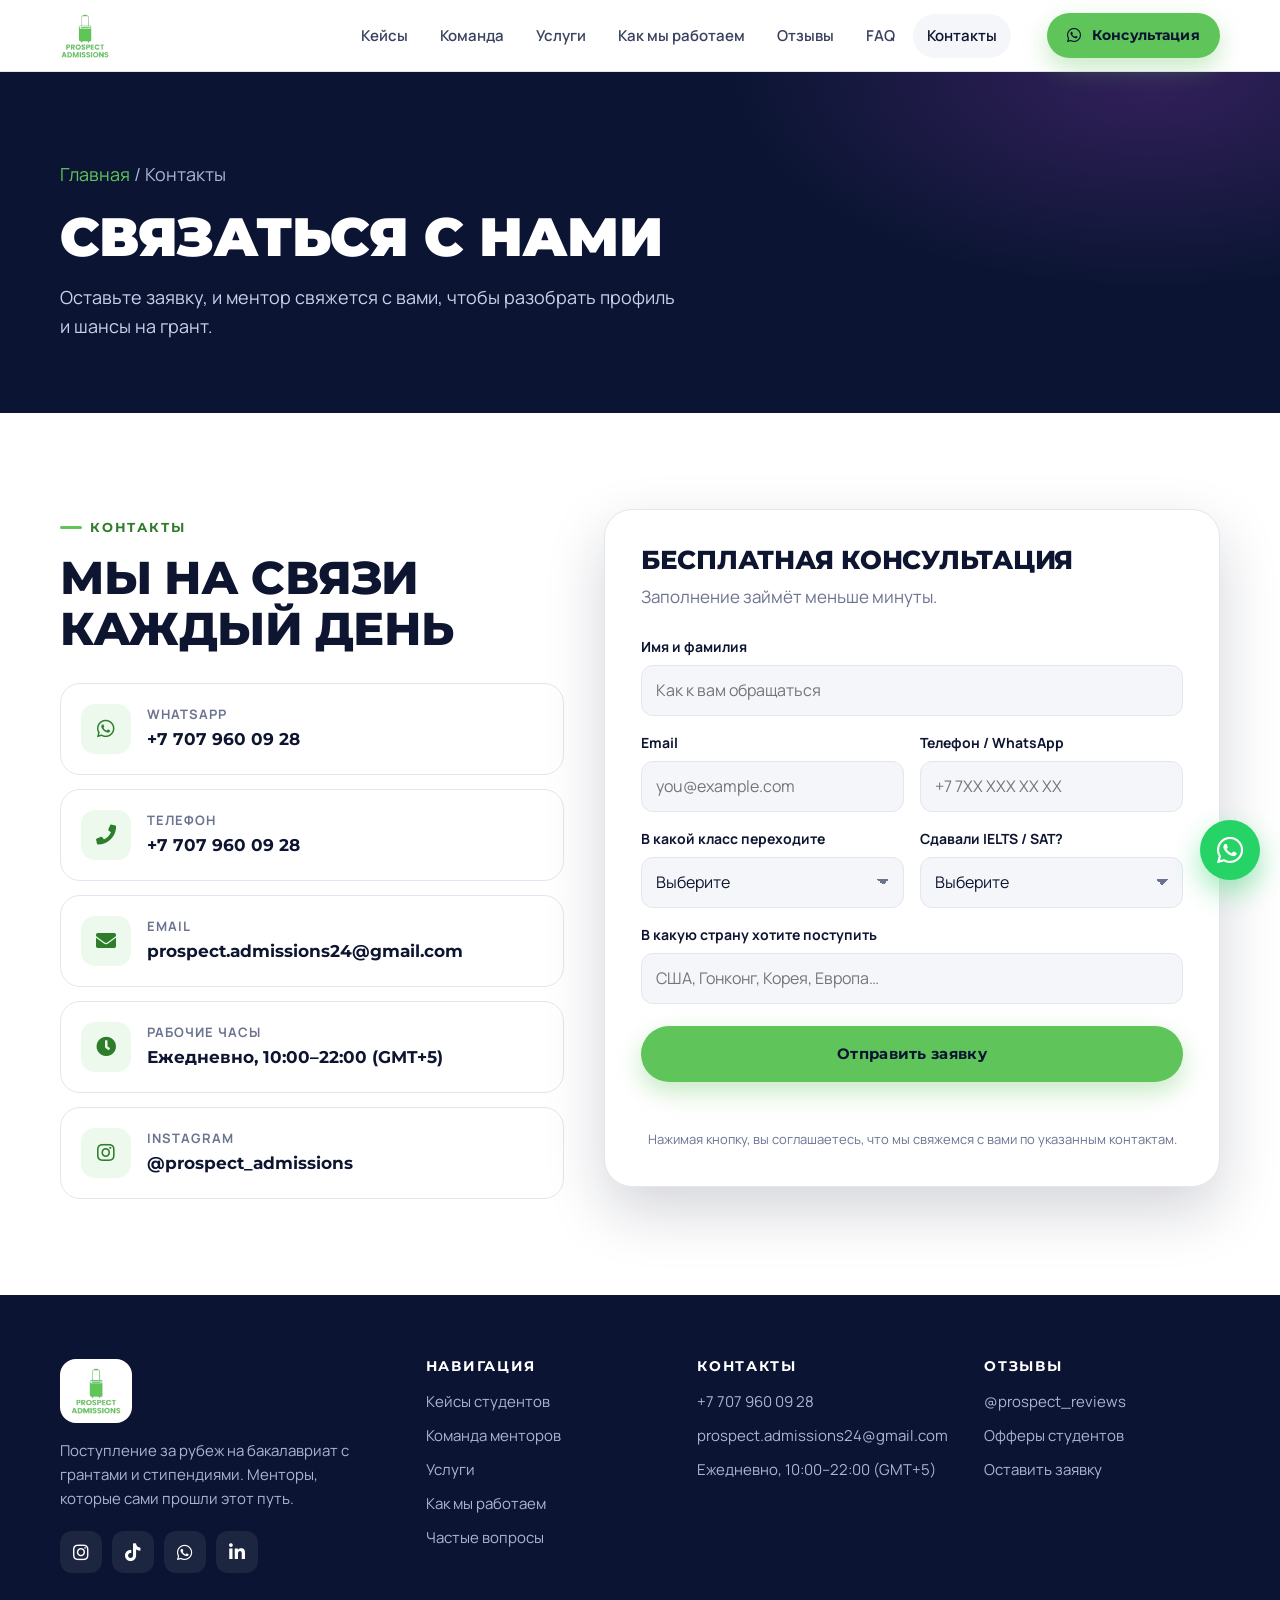
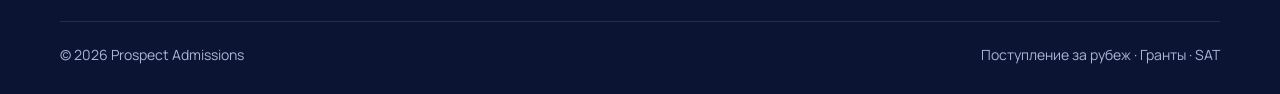
==== commit d03b9635: "Add mentor team section from Instagram intake post - New "Команда менторов" section with 11 mentors " ====
--- a/contact.html
+++ b/contact.html
@@ -35,6 +35,7 @@
     </a>
     <nav class="nav" aria-label="Основное меню">
       <a href="index.html#cases">Кейсы</a>
+      <a href="index.html#team">Команда</a>
       <a href="index.html#services">Услуги</a>
       <a href="index.html#process">Как мы работаем</a>
       <a href="index.html#reviews">Отзывы</a>
@@ -139,6 +140,7 @@
         <h4>Навигация</h4>
         <ul>
           <li><a href="index.html#cases">Кейсы студентов</a></li>
+          <li><a href="index.html#team">Команда менторов</a></li>
           <li><a href="index.html#services">Услуги</a></li>
           <li><a href="index.html#process">Как мы работаем</a></li>
           <li><a href="faq.html">Частые вопросы</a></li>
--- a/css/site.css
+++ b/css/site.css
@@ -224,6 +224,31 @@
 .case-cta p { font-size: 15px; }
 .cases-foot { margin-top: 36px; display: flex; flex-wrap: wrap; justify-content: center; gap: 12px; }
 
+
+/* Team */
+.team-grid { display: grid; grid-template-columns: repeat(4, 1fr); gap: 20px; }
+.mentor { display: flex; flex-direction: column; border-radius: var(--radius); overflow: hidden; background: var(--white); border: 1px solid var(--line); transition: transform .2s ease, box-shadow .2s ease; }
+.mentor:hover { transform: translateY(-4px); box-shadow: var(--shadow); }
+.mentor-photo { position: relative; aspect-ratio: 1 / 1; background: var(--navy); overflow: hidden; }
+.mentor-photo img { width: 100%; height: 100%; object-fit: cover; object-position: center 30%; }
+.mentor-country {
+  position: absolute; top: 12px; left: 12px; right: 12px; width: fit-content; max-width: calc(100% - 24px);
+  padding: 6px 12px; border-radius: 999px; background: rgba(11, 21, 51, .88); color: var(--white);
+  font-family: var(--font-display); font-weight: 800; font-size: 12px; letter-spacing: .06em; text-transform: uppercase; line-height: 1.3;
+  box-shadow: 0 0 0 1px rgba(255,255,255,.18), 0 6px 18px rgba(11,21,51,.35);
+}
+.mentor-photo--text { display: grid; place-items: center; background: radial-gradient(circle at 70% 20%, rgba(91,44,131,.6), transparent 60%), var(--navy); }
+.mentor-private-unis { display: grid; gap: 8px; text-align: center; }
+.mentor-private-unis b { font-family: var(--font-display); font-weight: 900; font-size: 26px; color: var(--white); text-transform: uppercase; }
+.mentor-private-unis b:first-child { background: linear-gradient(180deg, var(--gold-1), var(--gold-2)); -webkit-background-clip: text; background-clip: text; color: transparent; }
+.mentor-body { padding: 18px 20px 22px; display: flex; flex-direction: column; gap: 4px; flex: 1; }
+.mentor-role { font-size: 12px; font-weight: 700; letter-spacing: .12em; text-transform: uppercase; color: var(--green-700); }
+.mentor-body h3 { font-size: 22px; font-weight: 900; text-transform: uppercase; }
+.mentor-uni { font-family: var(--font-display); font-weight: 700; font-size: 15px; color: var(--ink); margin-top: 4px; }
+.mentor--private .mentor-body h3 { font-size: 18px; text-transform: none; }
+.mentor-note { font-size: 14px; color: var(--muted); line-height: 1.45; }
+.mentor-note--muted { margin-top: 6px; font-style: italic; }
+
 /* Services */
 .services-grid { display: grid; grid-template-columns: repeat(3, 1fr); gap: 20px; }
 .service {
@@ -392,6 +417,7 @@
   .stat:nth-child(2) { border-right: 0; }
   .stat:nth-child(-n+2) { border-bottom: 1px solid var(--line); }
   .why-grid, .services-grid, .cases-grid, .videos-grid { grid-template-columns: 1fr 1fr; }
+  .team-grid { grid-template-columns: repeat(3, 1fr); }
   .case--feature, .service--feature { grid-column: 1 / -1; }
   .faq-layout, .contact-layout, .cta-band { grid-template-columns: 1fr; }
   .cta-band { padding: 40px 28px; }
@@ -409,6 +435,13 @@
   .stat-num .unit { font-size: .5em; }
   .post-big { font-size: 34px; }
   .why-grid, .services-grid, .cases-grid, .videos-grid, .steps { grid-template-columns: 1fr; }
+  .team-grid { grid-template-columns: 1fr 1fr; gap: 12px; }
+  .mentor-body { padding: 12px 12px 16px; }
+  .mentor-body h3 { font-size: 17px; }
+  .mentor-uni { font-size: 13px; }
+  .mentor-note { font-size: 12.5px; }
+  .mentor-country { font-size: 10px; padding: 4px 9px; top: 8px; left: 8px; }
+  .mentor-private-unis b { font-size: 17px; }
   .case--feature .post-inner { flex-direction: column; padding: 24px 20px; }
   .case--feature .post-big { font-size: 38px; }
   .service--feature ul { grid-template-columns: 1fr; }
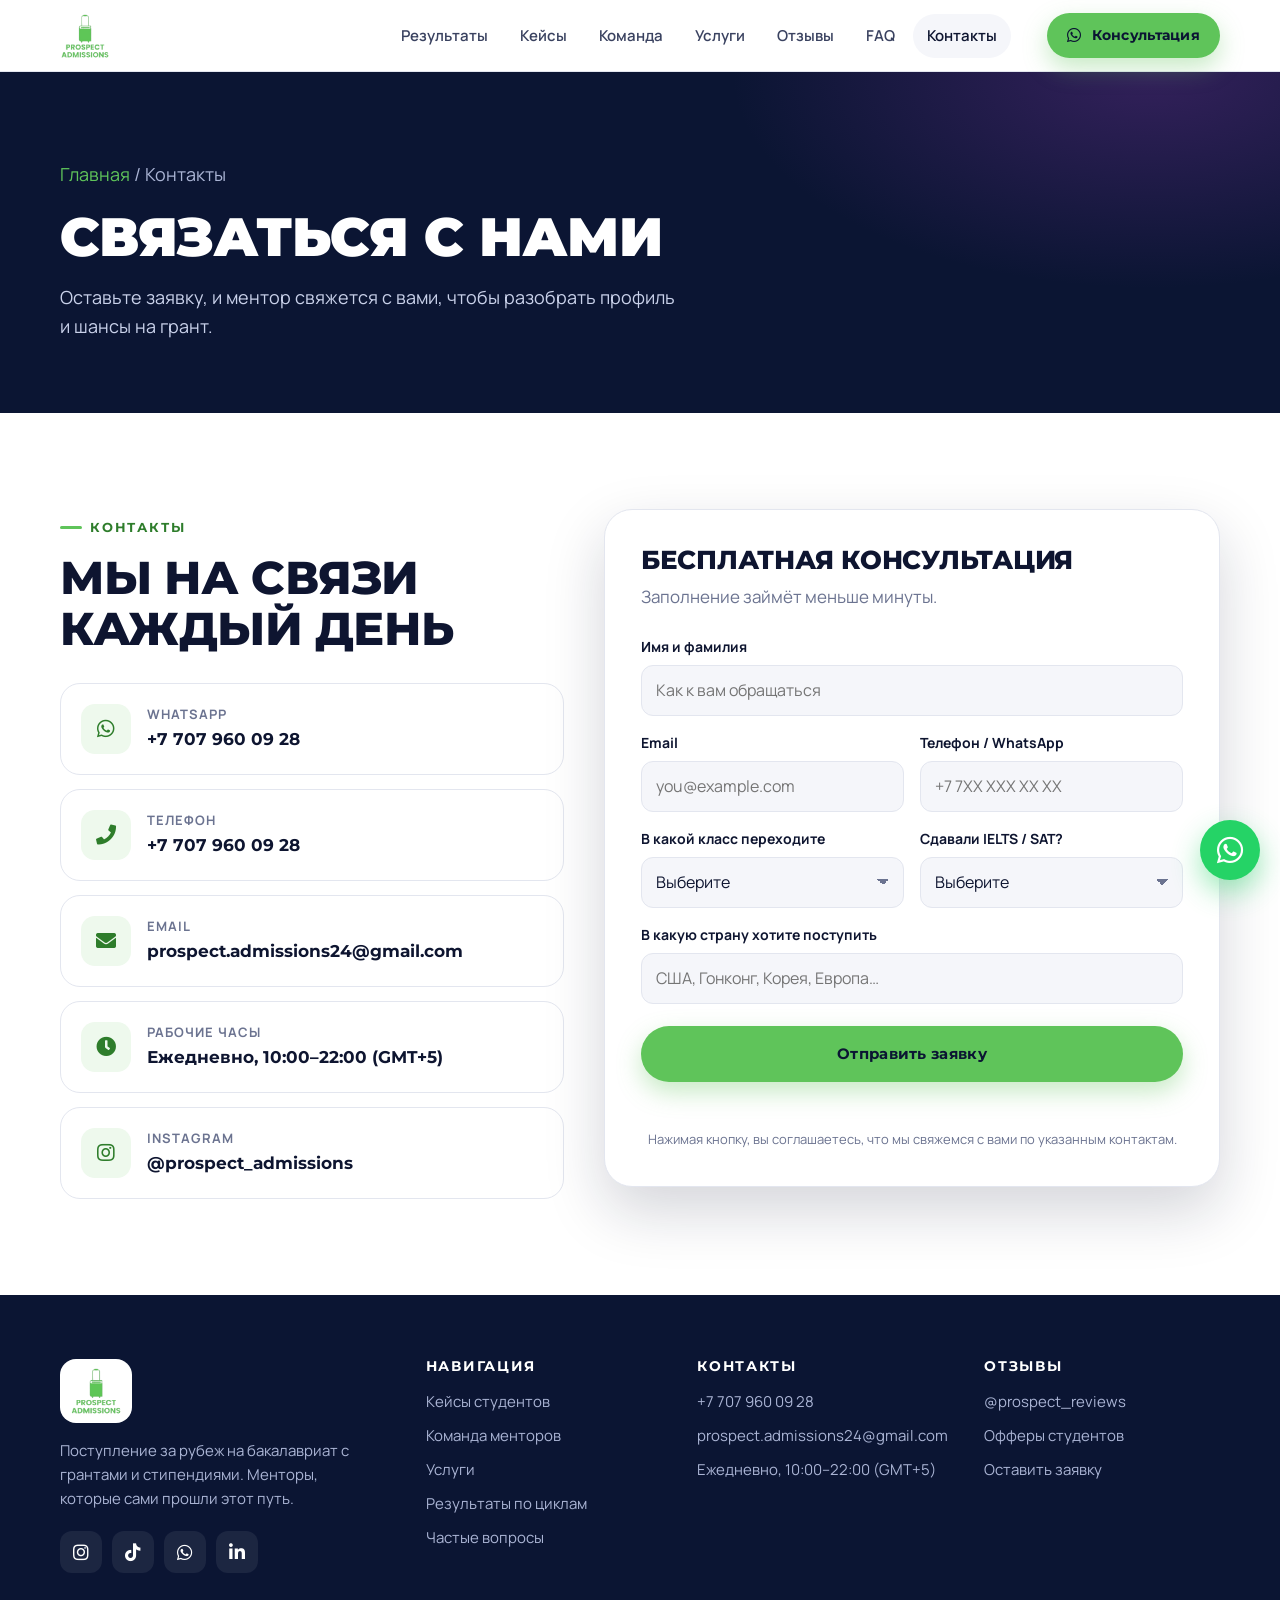
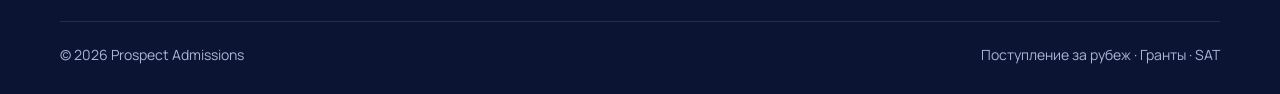
==== commit 5dedf7b2: "Add 2026/27 proposal data, offer letters and program results - Stats: 100% offer rate, $4M+ grants o" ====
--- a/contact.html
+++ b/contact.html
@@ -25,7 +25,7 @@
   <link rel="preconnect" href="https://fonts.gstatic.com" crossorigin>
   <link href="https://fonts.googleapis.com/css2?family=Manrope:wght@400;500;600;700;800&family=Montserrat:wght@600;700;800;900&display=swap" rel="stylesheet">
   <link rel="stylesheet" href="https://cdnjs.cloudflare.com/ajax/libs/font-awesome/5.15.4/css/all.min.css">
-  <link rel="stylesheet" href="css/site.css">
+  <link rel="stylesheet" href="css/site.css?v=20260914d">
 </head>
 <body>
 <header class="site-header">
@@ -34,10 +34,10 @@
       <img src="images/logo-mark.png" alt="Prospect Admissions" width="55" height="50">
     </a>
     <nav class="nav" aria-label="Основное меню">
+      <a href="index.html#results">Результаты</a>
       <a href="index.html#cases">Кейсы</a>
       <a href="index.html#team">Команда</a>
       <a href="index.html#services">Услуги</a>
-      <a href="index.html#process">Как мы работаем</a>
       <a href="index.html#reviews">Отзывы</a>
       <a href="faq.html">FAQ</a>
       <a href="contact.html" aria-current="page">Контакты</a>
@@ -142,7 +142,7 @@
           <li><a href="index.html#cases">Кейсы студентов</a></li>
           <li><a href="index.html#team">Команда менторов</a></li>
           <li><a href="index.html#services">Услуги</a></li>
-          <li><a href="index.html#process">Как мы работаем</a></li>
+          <li><a href="index.html#results">Результаты по циклам</a></li>
           <li><a href="faq.html">Частые вопросы</a></li>
         </ul>
       </div>
@@ -172,7 +172,7 @@
 
 <a class="wa-float" href="https://wa.me/77079600928?text=%D0%97%D0%B4%D1%80%D0%B0%D0%B2%D1%81%D1%82%D0%B2%D1%83%D0%B9%D1%82%D0%B5%21%20%D0%A5%D0%BE%D1%87%D1%83%20%D0%B7%D0%B0%D0%BF%D0%B8%D1%81%D0%B0%D1%82%D1%8C%D1%81%D1%8F%20%D0%BD%D0%B0%20%D0%B1%D0%B5%D1%81%D0%BF%D0%BB%D0%B0%D1%82%D0%BD%D1%83%D1%8E%20%D0%BA%D0%BE%D0%BD%D1%81%D1%83%D0%BB%D1%8C%D1%82%D0%B0%D1%86%D0%B8%D1%8E%20%D0%BF%D0%BE%20%D0%BF%D0%BE%D1%81%D1%82%D1%83%D0%BF%D0%BB%D0%B5%D0%BD%D0%B8%D1%8E." target="_blank" rel="noopener" aria-label="Написать в WhatsApp"><i class="fab fa-whatsapp"></i></a>
 
-<script src="js/site.js"></script>
-<script src="js/email.js"></script>
+<script src="js/site.js?v=20260914d"></script>
+<script src="js/email.js?v=20260914d"></script>
 </body>
 </html>
--- a/css/site.css
+++ b/css/site.css
@@ -226,28 +226,30 @@
 
 
 /* Team */
-.team-grid { display: grid; grid-template-columns: repeat(4, 1fr); gap: 20px; }
-.mentor { display: flex; flex-direction: column; border-radius: var(--radius); overflow: hidden; background: var(--white); border: 1px solid var(--line); transition: transform .2s ease, box-shadow .2s ease; }
-.mentor:hover { transform: translateY(-4px); box-shadow: var(--shadow); }
-.mentor-photo { position: relative; aspect-ratio: 1 / 1; background: var(--navy); overflow: hidden; }
-.mentor-photo img { width: 100%; height: 100%; object-fit: cover; object-position: center 30%; }
+.team-grid { display: grid; grid-template-columns: repeat(2, 1fr); gap: 20px; max-width: 1040px; margin-inline: auto; }
+.mentor {
+  display: grid; grid-template-columns: 190px 1fr; align-items: stretch; min-height: 190px;
+  border-radius: var(--radius); overflow: hidden; background: var(--white); border: 1px solid var(--line);
+  transition: transform .2s ease, box-shadow .2s ease;
+}
+.mentor:hover { transform: translateY(-3px); box-shadow: var(--shadow); }
+.mentor-photo { position: relative; background: var(--navy); overflow: hidden; min-height: 190px; }
+.mentor-photo img { position: absolute; inset: 0; width: 100%; height: 100%; object-fit: cover; object-position: center 25%; }
+.mentor-photo--text { display: grid; place-items: center; background: radial-gradient(circle at 70% 20%, rgba(91,44,131,.6), transparent 60%), var(--navy); }
+.mentor-private-unis { display: grid; gap: 6px; text-align: center; padding: 12px; }
+.mentor-private-unis b { font-family: var(--font-display); font-weight: 900; font-size: 22px; color: var(--white); text-transform: uppercase; }
+.mentor-private-unis b:first-child { background: linear-gradient(180deg, var(--gold-1), var(--gold-2)); -webkit-background-clip: text; background-clip: text; color: transparent; }
+.mentor-body { padding: 20px 22px; display: flex; flex-direction: column; justify-content: center; gap: 3px; min-width: 0; }
 .mentor-country {
-  position: absolute; top: 12px; left: 12px; right: 12px; width: fit-content; max-width: calc(100% - 24px);
-  padding: 6px 12px; border-radius: 999px; background: rgba(11, 21, 51, .88); color: var(--white);
-  font-family: var(--font-display); font-weight: 800; font-size: 12px; letter-spacing: .06em; text-transform: uppercase; line-height: 1.3;
-  box-shadow: 0 0 0 1px rgba(255,255,255,.18), 0 6px 18px rgba(11,21,51,.35);
-}
-.mentor-photo--text { display: grid; place-items: center; background: radial-gradient(circle at 70% 20%, rgba(91,44,131,.6), transparent 60%), var(--navy); }
-.mentor-private-unis { display: grid; gap: 8px; text-align: center; }
-.mentor-private-unis b { font-family: var(--font-display); font-weight: 900; font-size: 26px; color: var(--white); text-transform: uppercase; }
-.mentor-private-unis b:first-child { background: linear-gradient(180deg, var(--gold-1), var(--gold-2)); -webkit-background-clip: text; background-clip: text; color: transparent; }
-.mentor-body { padding: 18px 20px 22px; display: flex; flex-direction: column; gap: 4px; flex: 1; }
+  align-self: flex-start; margin-bottom: 8px; padding: 4px 11px; border-radius: 999px; background: var(--navy); color: var(--white);
+  font-family: var(--font-display); font-weight: 800; font-size: 11px; letter-spacing: .07em; text-transform: uppercase; line-height: 1.4;
+}
 .mentor-role { font-size: 12px; font-weight: 700; letter-spacing: .12em; text-transform: uppercase; color: var(--green-700); }
 .mentor-body h3 { font-size: 22px; font-weight: 900; text-transform: uppercase; }
+.mentor--private .mentor-body h3 { font-size: 19px; text-transform: none; }
 .mentor-uni { font-family: var(--font-display); font-weight: 700; font-size: 15px; color: var(--ink); margin-top: 4px; }
-.mentor--private .mentor-body h3 { font-size: 18px; text-transform: none; }
-.mentor-note { font-size: 14px; color: var(--muted); line-height: 1.45; }
-.mentor-note--muted { margin-top: 6px; font-style: italic; }
+.mentor-note { font-size: 14px; color: var(--muted); line-height: 1.45; margin-top: 2px; }
+.mentor-note--muted { font-style: italic; }
 
 /* Services */
 .services-grid { display: grid; grid-template-columns: repeat(3, 1fr); gap: 20px; }
@@ -292,8 +294,8 @@
 .video-card figcaption span { font-size: 14px; color: var(--muted); }
 
 /* Reviews carousel */
-.reviews-tabs { display: flex; justify-content: center; gap: 8px; margin-bottom: 28px; }
-.reviews-tabs button { border: 1px solid var(--line); background: var(--white); color: var(--body); padding: 10px 20px; border-radius: 999px; font-weight: 700; cursor: pointer; }
+.reviews-tabs { display: flex; flex-wrap: wrap; justify-content: center; gap: 8px; margin-bottom: 28px; }
+.reviews-tabs button { white-space: nowrap; border: 1px solid var(--line); background: var(--white); color: var(--body); padding: 10px 20px; border-radius: 999px; font-weight: 700; cursor: pointer; }
 .reviews-tabs button[aria-selected="true"] { background: var(--navy); color: var(--white); border-color: var(--navy); }
 .gallery .swiper { padding-bottom: 8px; }
 .gallery .swiper-slide { height: auto; }
@@ -304,6 +306,50 @@
 .gallery-nav button { width: 48px; height: 48px; border-radius: 50%; border: 1px solid var(--line); background: var(--white); color: var(--ink); cursor: pointer; }
 .gallery-nav button:hover { background: var(--navy); color: var(--white); border-color: var(--navy); }
 .gallery-nav .swiper-button-disabled { opacity: .4; pointer-events: none; }
+
+
+/* Results by cycle */
+.cycles { display: grid; grid-template-columns: 1fr 1fr; gap: 22px; }
+.cycle { padding: 32px; border-radius: var(--radius-lg); background: rgba(255,255,255,.05); border: 1px solid rgba(255,255,255,.12); display: flex; flex-direction: column; gap: 18px; }
+.cycle--hot { border-color: rgba(245,193,80,.55); background: linear-gradient(160deg, rgba(245,193,80,.10), rgba(255,255,255,.04) 45%); }
+.cycle-tag { align-self: flex-start; padding: 6px 14px; border-radius: 999px; background: var(--green); color: var(--navy-900); font-family: var(--font-display); font-weight: 800; font-size: 13px; letter-spacing: .06em; text-transform: uppercase; }
+.cycle-nums { display: grid; grid-template-columns: auto 1fr; gap: 28px; }
+.cycle-nums b { display: block; font-family: var(--font-display); font-weight: 900; font-size: clamp(30px, 3.4vw, 44px); color: var(--white); line-height: 1; white-space: nowrap; }
+.cycle-nums span { display: block; margin-top: 8px; font-size: 14px; color: #aab4d4; }
+.cycle-countries { font-size: 14px; color: #c9d1ea; line-height: 1.5; }
+.cycle-list { display: grid; grid-template-columns: 1fr 1fr; gap: 8px; }
+.cycle-list li { padding: 10px 12px; border-radius: 12px; background: rgba(255,255,255,.06); font-size: 14px; color: #c9d1ea; line-height: 1.35; }
+.cycle-list b { display: block; color: var(--white); font-family: var(--font-display); font-size: 14px; }
+.cycles-foot { margin-top: 26px; text-align: center; font-size: 17px; color: #c9d1ea; }
+.cycles-foot b { color: var(--gold-1); }
+
+/* Multiple offers */
+.multi-grid { display: grid; grid-template-columns: repeat(auto-fit, minmax(210px, 1fr)); gap: 18px; }
+.multi-card { padding: 24px; border-radius: var(--radius); background: var(--white); border: 1px solid var(--line); }
+.multi-head { display: flex; flex-direction: column; align-items: flex-start; gap: 8px; margin-bottom: 16px; }
+.multi-head h3 { font-size: 20px; font-weight: 900; text-transform: uppercase; }
+.multi-card ul { display: grid; gap: 9px; }
+.multi-card li { display: flex; gap: 9px; font-size: 14.5px; color: var(--body); line-height: 1.4; }
+.multi-card li i { color: var(--green-600); margin-top: 4px; font-size: 12px; }
+
+/* Case links */
+.case-link { display: inline-flex; align-items: center; gap: 7px; margin-top: 8px; padding-bottom: 2px; font-family: var(--font-display); font-weight: 700; font-size: 13px; color: var(--navy-600); border-bottom: 2px solid var(--green); }
+.case-link:hover { color: var(--green-700); }
+.cases-grid .case-cta { grid-column: span 2; }
+.services-grid .service:last-child { grid-column: span 2; }
+
+/* Document gallery cards */
+.gallery .doc { margin: 0; height: 100%; display: flex; flex-direction: column; border-radius: 18px; overflow: hidden; background: var(--white); border: 1px solid var(--line); }
+.gallery .doc a { border: 0; border-radius: 0; aspect-ratio: 3 / 4; background: var(--bg); }
+.gallery .doc figcaption { padding: 14px 16px 16px; display: grid; gap: 3px; border-top: 1px solid var(--line); }
+.gallery .doc figcaption b { font-family: var(--font-display); color: var(--ink); font-size: 15px; }
+.gallery .doc figcaption span { font-size: 13.5px; color: var(--green-700); font-weight: 700; }
+#gallery-tests .doc img { object-fit: contain; object-position: center; padding: 10px; }
+.gallery .doc--chat a { aspect-ratio: 3 / 4; }
+
+/* 8-step process */
+.steps--8 { grid-template-columns: repeat(4, 1fr); }
+.steps--8 .step:last-child { grid-column: auto; }
 
 /* FAQ */
 .faq-layout { display: grid; grid-template-columns: .8fr 1.2fr; gap: 56px; align-items: start; }
@@ -402,6 +448,8 @@
   .hero-stack .post { width: 260px; }
   .steps { grid-template-columns: repeat(2, 1fr); }
   .steps .step:last-child { grid-column: 1 / -1; }
+  .steps--8 { grid-template-columns: repeat(2, 1fr); }
+  .steps--8 .step:last-child { grid-column: auto; }
   .footer-grid { grid-template-columns: 1fr 1fr; }
 }
 @media (max-width: 920px) {
@@ -417,8 +465,14 @@
   .stat:nth-child(2) { border-right: 0; }
   .stat:nth-child(-n+2) { border-bottom: 1px solid var(--line); }
   .why-grid, .services-grid, .cases-grid, .videos-grid { grid-template-columns: 1fr 1fr; }
-  .team-grid { grid-template-columns: repeat(3, 1fr); }
+  .mentor { grid-template-columns: 150px 1fr; min-height: 170px; }
+  .mentor-photo { min-height: 170px; }
+  .mentor-body { padding: 16px 18px; }
+  .mentor-body h3 { font-size: 19px; }
   .case--feature, .service--feature { grid-column: 1 / -1; }
+  .cases-grid .case-cta { grid-column: 1 / -1; }
+  .services-grid .service:last-child { grid-column: auto; }
+  .cycles { grid-template-columns: 1fr; }
   .faq-layout, .contact-layout, .cta-band { grid-template-columns: 1fr; }
   .cta-band { padding: 40px 28px; }
   .cta-band .actions { flex-direction: row; flex-wrap: wrap; }
@@ -434,14 +488,19 @@
   .hero-stack .post:nth-child(2) { transform: rotate(-3deg); top: 0; right: auto; }
   .stat-num .unit { font-size: .5em; }
   .post-big { font-size: 34px; }
-  .why-grid, .services-grid, .cases-grid, .videos-grid, .steps { grid-template-columns: 1fr; }
-  .team-grid { grid-template-columns: 1fr 1fr; gap: 12px; }
-  .mentor-body { padding: 12px 12px 16px; }
-  .mentor-body h3 { font-size: 17px; }
-  .mentor-uni { font-size: 13px; }
-  .mentor-note { font-size: 12.5px; }
-  .mentor-country { font-size: 10px; padding: 4px 9px; top: 8px; left: 8px; }
-  .mentor-private-unis b { font-size: 17px; }
+  .why-grid, .services-grid, .cases-grid, .videos-grid, .steps, .steps--8 { grid-template-columns: 1fr; }
+  .cycle { padding: 22px 18px; }
+  .cycle-nums { grid-template-columns: 1fr 1fr; gap: 16px; }
+  .cycle-list { grid-template-columns: 1fr; }
+  .team-grid { grid-template-columns: 1fr; gap: 12px; }
+  .mentor { grid-template-columns: 118px 1fr; min-height: 150px; }
+  .mentor-photo { min-height: 150px; }
+  .mentor-body { padding: 14px 16px; }
+  .mentor-body h3 { font-size: 18px; }
+  .mentor-uni { font-size: 14px; }
+  .mentor-note { font-size: 13px; }
+  .mentor-country { font-size: 10px; margin-bottom: 6px; }
+  .mentor-private-unis b { font-size: 15px; }
   .case--feature .post-inner { flex-direction: column; padding: 24px 20px; }
   .case--feature .post-big { font-size: 38px; }
   .service--feature ul { grid-template-columns: 1fr; }
@@ -451,5 +510,6 @@
   .footer-grid { grid-template-columns: 1fr; }
   .cta-band .actions .btn { flex: 1 1 100%; }
   .brand span { display: none; }
+  .reviews-tabs button { padding: 9px 14px; font-size: 14px; }
 }
 .nav .nav-cta { display: none; }
